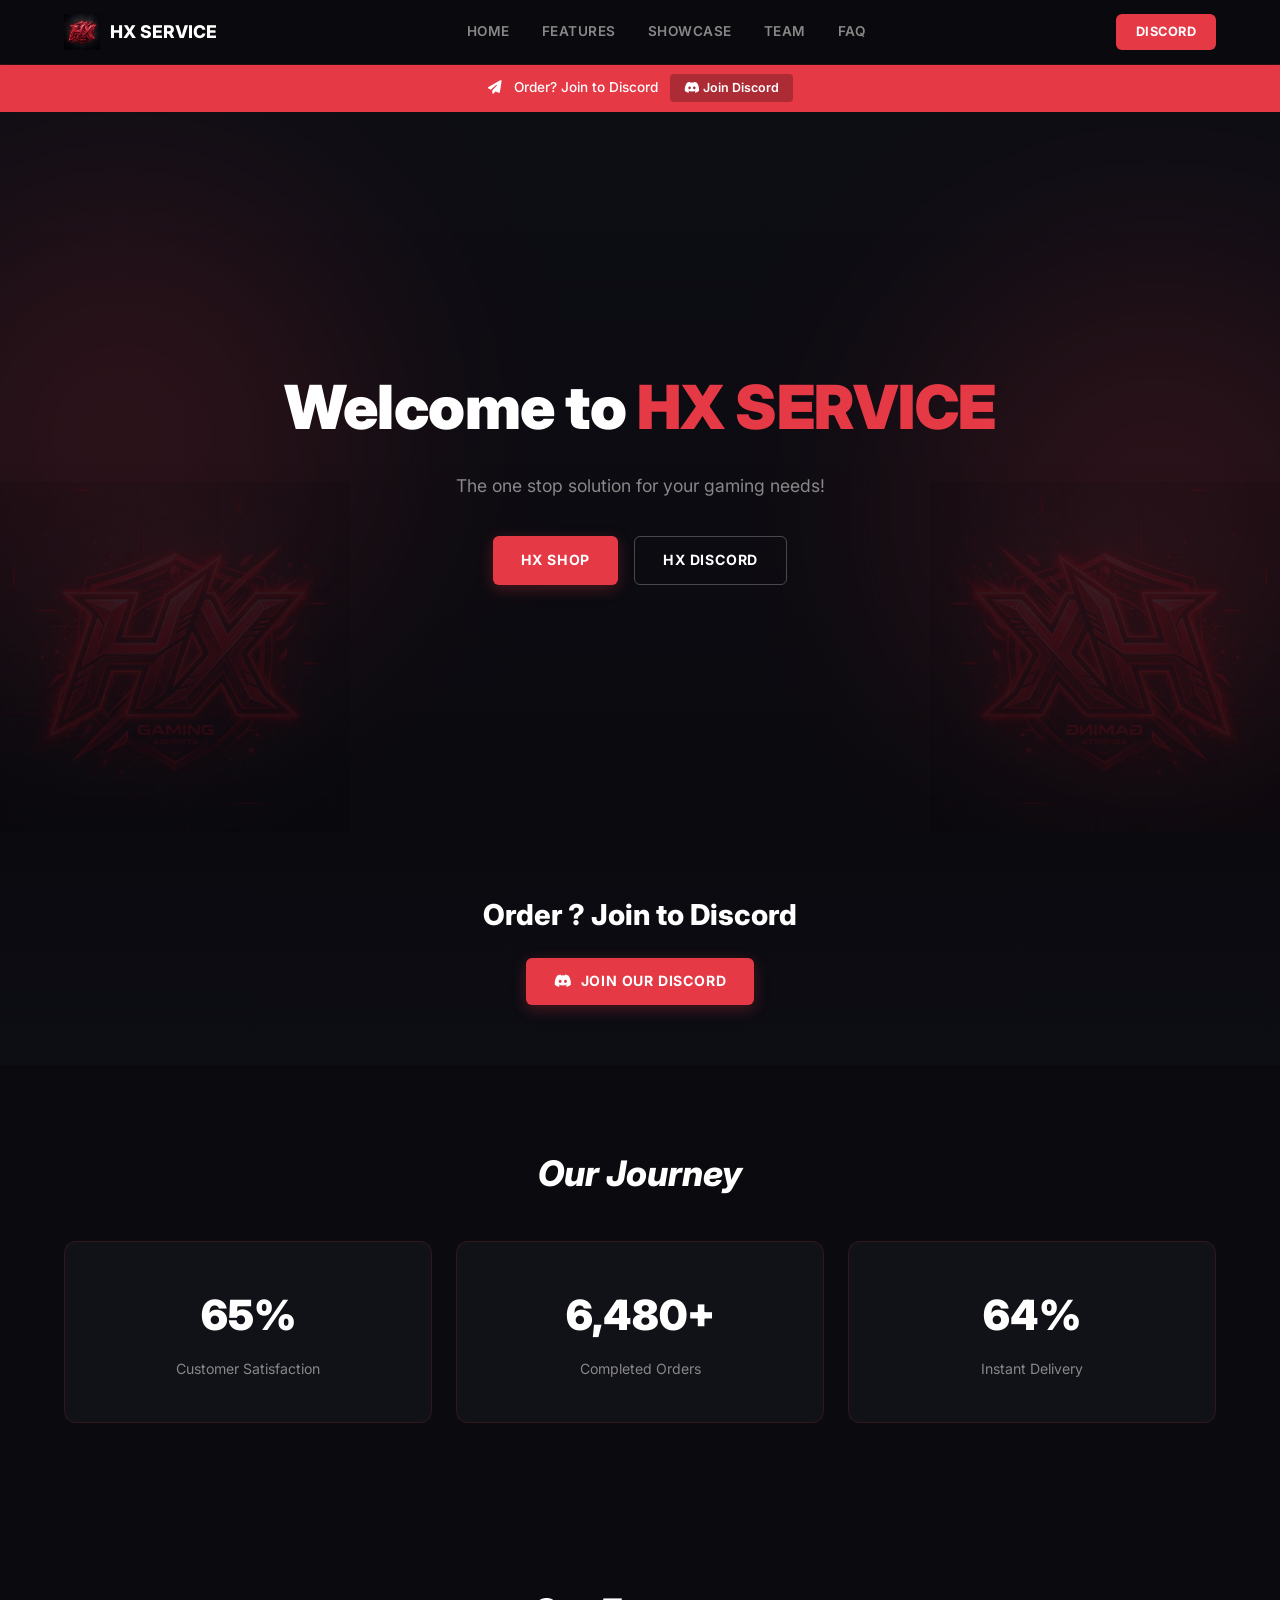
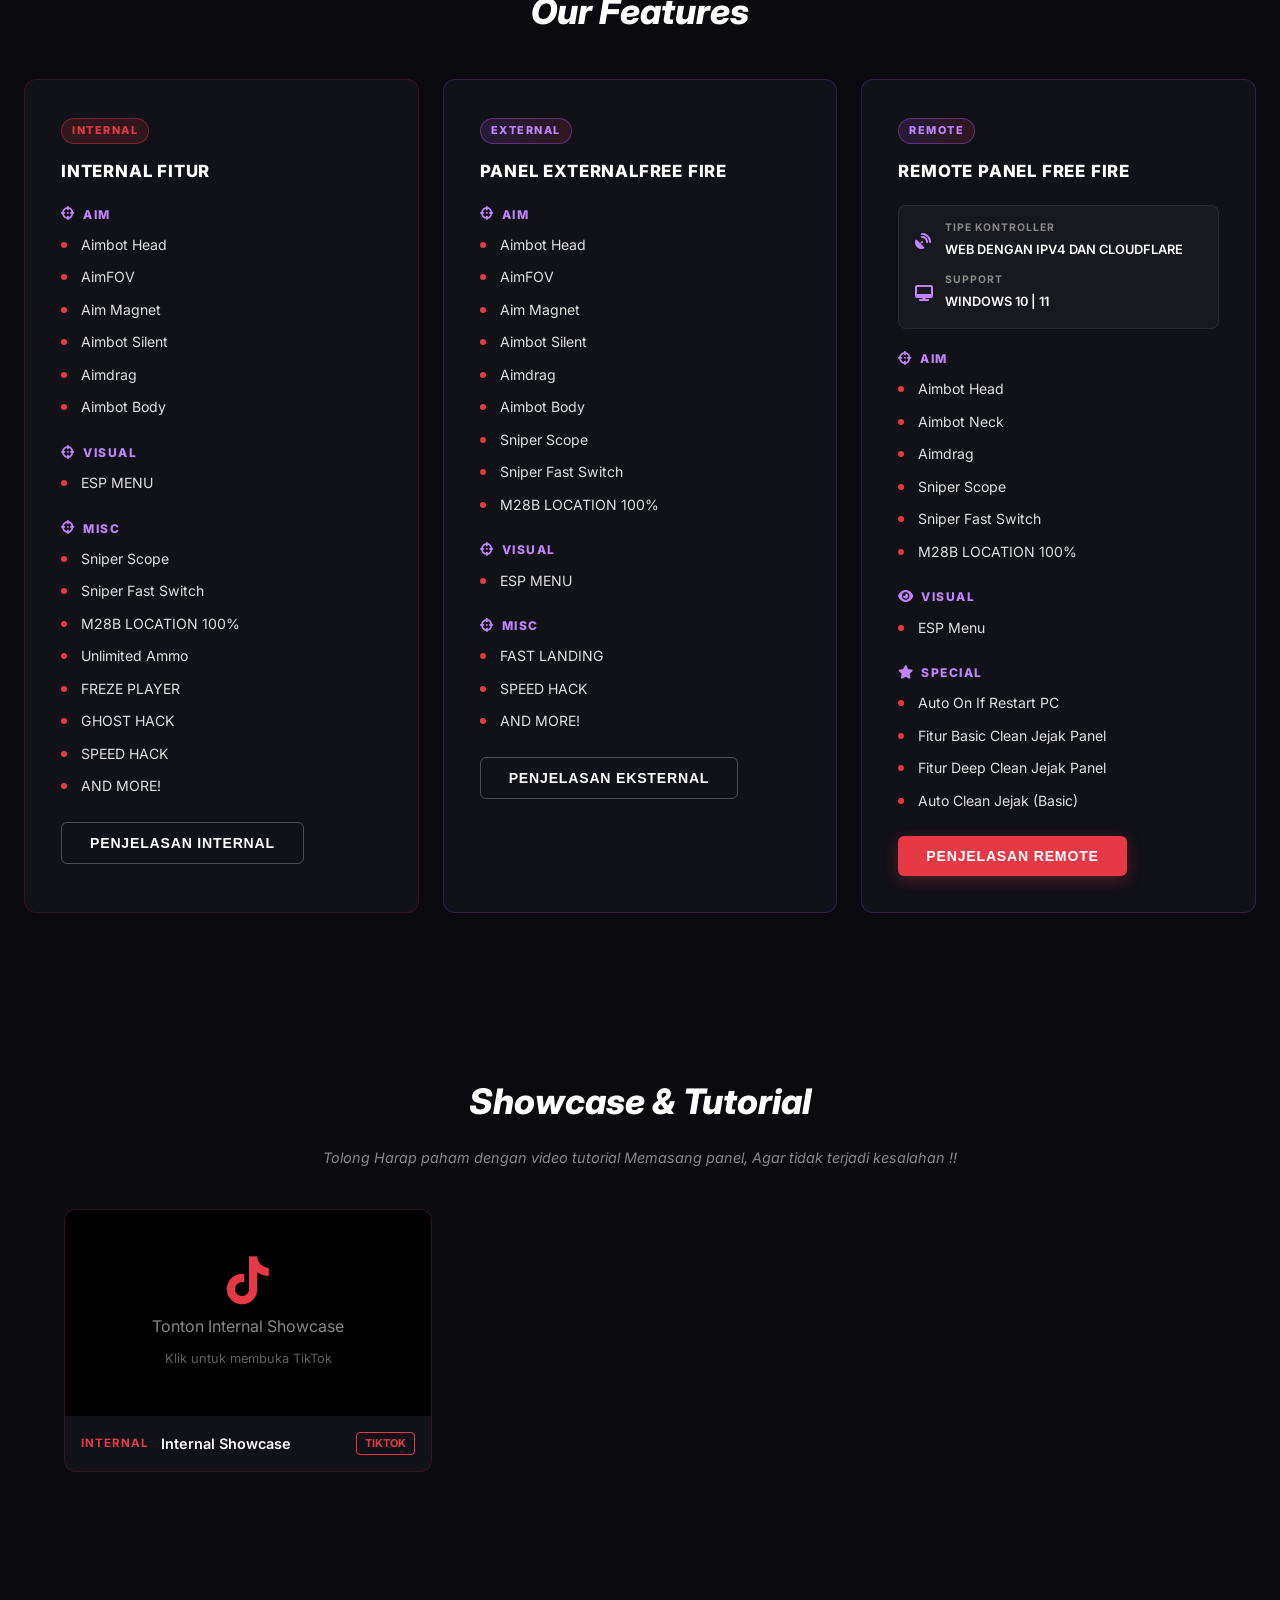
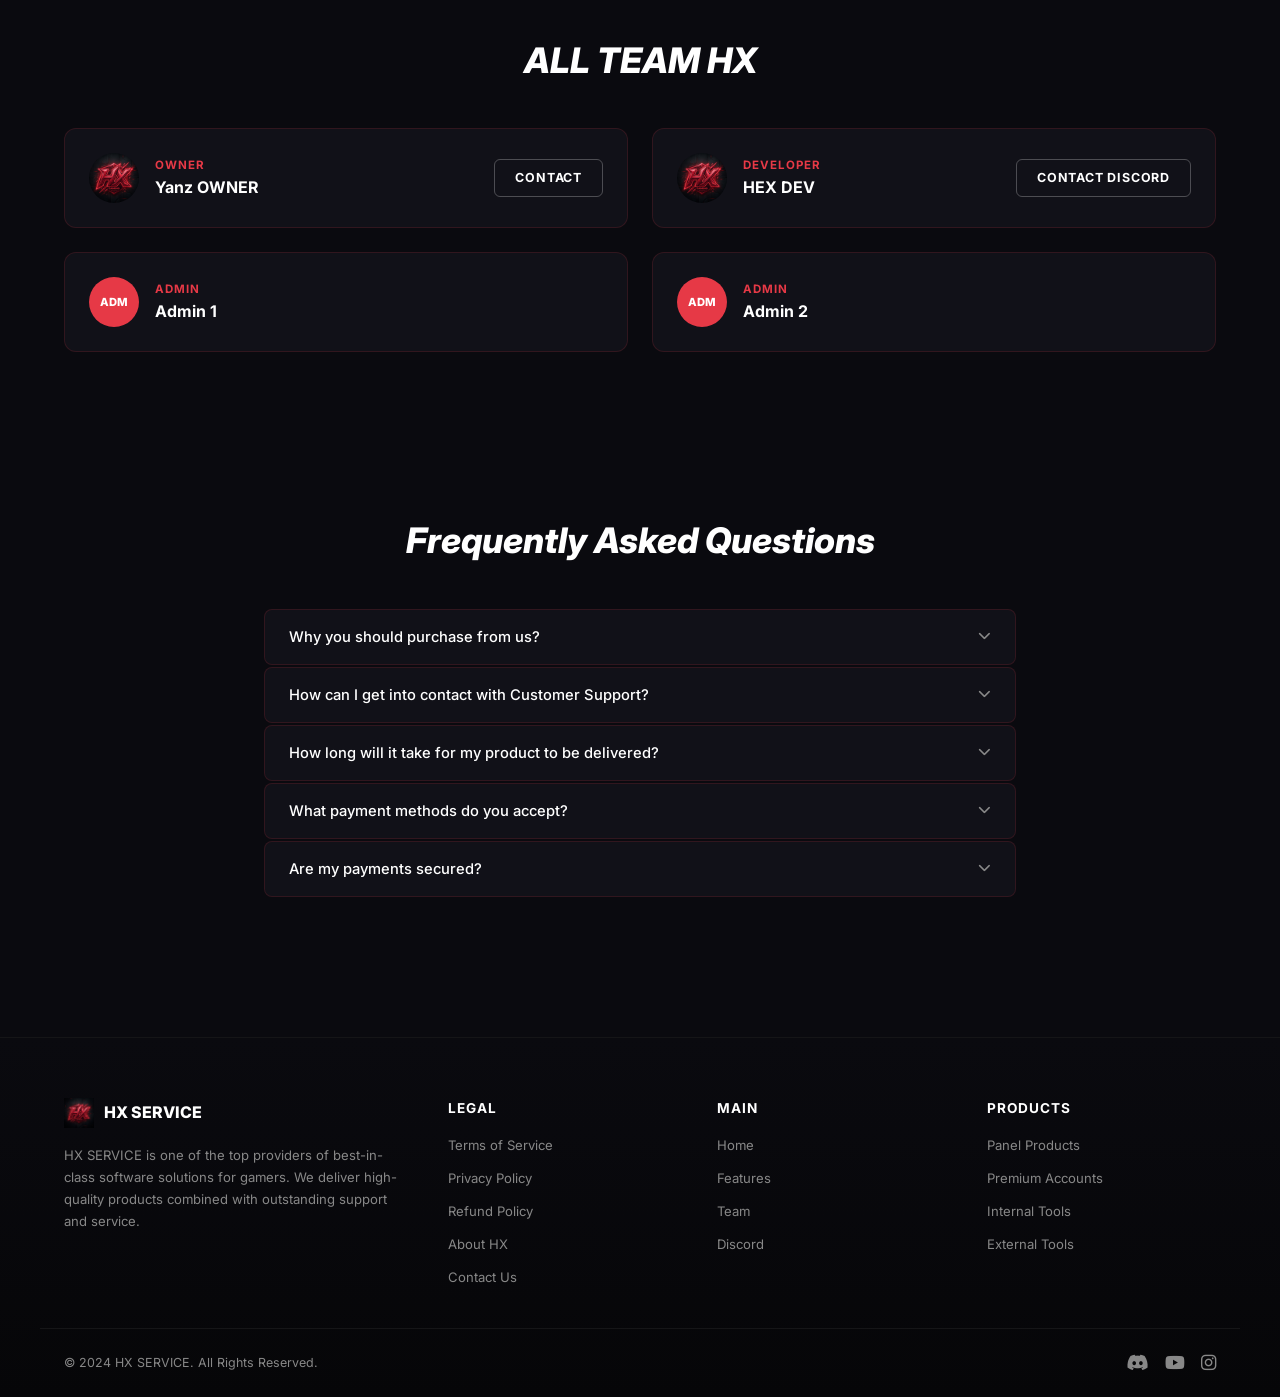
==== index.html @ 29900a4b "Add files via upload" ====
<!DOCTYPE html>
<html lang="id">

<head>
    <meta charset="UTF-8">
    <meta name="viewport" content="width=device-width, initial-scale=1.0">
    <meta name="description"
        content="HX SERVICE - The one stop solution for your gaming needs. Premium gaming tools and services.">
    <title>HX SERVICE</title>
    <link rel="icon" href="hx_logo.png" type="image/png">
    <link href="https://fonts.googleapis.com/css2?family=Inter:wght@400;500;600;700;800;900&display=swap"
        rel="stylesheet">
    <link rel="stylesheet" href="https://cdnjs.cloudflare.com/ajax/libs/font-awesome/6.5.1/css/all.min.css">
    <link rel="stylesheet" href="style.css">
</head>

<body>

    <!-- NAVBAR -->
    <nav class="navbar" id="navbar">
        <div class="nav-container">
            <a href="#" class="nav-brand">
                <img src="hx_logo.png" alt="HX Logo" class="nav-logo">
                <span>HX SERVICE</span>
            </a>
            <div class="nav-links" id="navLinks">
                <a href="#home" class="nav-link active">HOME</a>
                <a href="#features" class="nav-link">FEATURES</a>
                <a href="#showcase" class="nav-link">SHOWCASE</a>
                <a href="#team" class="nav-link">TEAM</a>
                <a href="#faq" class="nav-link">FAQ</a>
            </div>
            <div class="nav-actions">
                <a href="#" class="nav-btn-discord" id="discordBtn">DISCORD</a>
                <button class="hamburger" id="hamburger" aria-label="Toggle menu">
                    <span></span><span></span><span></span>
                </button>
            </div>
        </div>
    </nav>

    <!-- TOP BANNER -->
    <div class="top-banner">
        <div class="banner-content">
            <i class="fas fa-paper-plane"></i>
            <span>Order? Join to Discord</span>
            <a href="#" class="banner-btn"><i class="fab fa-discord"></i> Join Discord</a>
        </div>
    </div>

    <!-- HERO SECTION -->
    <section class="hero" id="home">
        <div class="hero-bg">
            <div class="hero-glow hero-glow-left"></div>
            <div class="hero-glow hero-glow-right"></div>
        </div>
        <div class="hero-content">
            <h1 class="hero-title">Welcome to <span class="text-red">HX SERVICE</span></h1>
            <p class="hero-subtitle">The one stop solution for your gaming needs!</p>
            <div class="hero-buttons">
                <a href="#" class="btn btn-primary" id="shopBtn">HX SHOP</a>
                <a href="#" class="btn btn-outline" id="discordHeroBtn">HX DISCORD</a>
            </div>
        </div>
        <div class="hero-logo-bg">
            <img src="hx_logo.png" alt="" class="hero-logo-left">
            <img src="hx_logo.png" alt="" class="hero-logo-right">
        </div>
    </section>

    <!-- DISCORD CTA -->
    <section class="discord-cta">
        <h2>Order ? Join to Discord</h2>
        <a href="#" class="btn btn-primary" id="joinDiscordBtn"><i class="fab fa-discord"></i> Join our Discord</a>
    </section>

    <!-- JOURNEY / STATS -->
    <section class="journey" id="journey">
        <h2 class="section-title">Our Journey</h2>
        <div class="stats-grid">
            <div class="stat-card" data-count="100" data-suffix="%">
                <span class="stat-number">0%</span>
                <span class="stat-label">Customer Satisfaction</span>
            </div>
            <div class="stat-card" data-count="10000" data-suffix="+">
                <span class="stat-number">0+</span>
                <span class="stat-label">Completed Orders</span>
            </div>
            <div class="stat-card" data-count="100" data-suffix="%">
                <span class="stat-number">0%</span>
                <span class="stat-label">Instant Delivery</span>
            </div>
        </div>
    </section>

    <!-- FEATURES -->
    <section class="features" id="features">
        <h2 class="section-title">Our Features</h2>
        <div class="features-grid features-grid-3">

            <!-- INTERNAL -->
            <div class="feature-card">
                <div class="feature-badge badge-internal">INTERNAL</div>
                <h3 class="feature-title">INTERNAL FITUR</h3>
                <div class="remote-section">
                    <div class="remote-section-header">
                        <i class="fas fa-crosshairs"></i>
                        <span>AIM</span>
                    </div>
                    <ul class="feature-list">
                        <li>Aimbot Head</li>
                        <li>AimFOV</li>
                        <li>Aim Magnet</li>
                        <li>Aimbot Silent</li>
                        <li>Aimdrag</li>
                        <li>Aimbot Body</li>
                    </ul>
                 </div>
                <div class="remote-section">
                    <div class="remote-section-header">
                        <i class="fas fa-crosshairs"></i>
                        <span>VISUAL</span>
                    </div>
                    <ul class="feature-list">
                        <li>ESP MENU</li>
                    </ul>
                </div>
                <div class="remote-section">
                    <div class="remote-section-header">
                        <i class="fas fa-crosshairs"></i>
                        <span>MISC</span>
                    </div>
                    <ul class="feature-list">
                        <li>Sniper Scope</li>
                        <li>Sniper Fast Switch</li>
                        <li>M28B LOCATION 100%</li>
                        <li>Unlimited Ammo</li>
                        <li>FREZE PLAYER</li>
                        <li>GHOST HACK</li>
                        <li>SPEED HACK</li>
                        <li>AND MORE!</li>
                    </ul>
                </div>
                <button class="btn btn-outline feature-btn" data-modal="modal-internal"
                    id="btnInternalPenjelasan">PENJELASAN INTERNAL</button>
            </div>

            <!-- EXTERNAL -->
            <div class="feature-card feature-card-remote">
                <div class="feature-badge badge-remote">EXTERNAL</div>
                <h3 class="feature-title">PANEL EXTERNALFREE FIRE</h3>
                <div class="remote-section">
                    <div class="remote-section-header">
                        <i class="fas fa-crosshairs"></i>
                        <span>AIM</span>
                    </div>
                    <ul class="feature-list">
                        <li>Aimbot Head</li>
                        <li>AimFOV</li>
                        <li>Aim Magnet</li>
                        <li>Aimbot Silent</li>
                        <li>Aimdrag</li>
                        <li>Aimbot Body</li>
                        <li>Sniper Scope</li>
                        <li>Sniper Fast Switch</li>
                        <li>M28B LOCATION 100%</li>
                    </ul>
                </div>
                <div class="remote-section">
                    <div class="remote-section-header">
                        <i class="fas fa-crosshairs"></i>
                        <span>VISUAL</span>
                    </div>
                    <ul class="feature-list">
                        <li>ESP MENU</li>
                    </ul>
                </div>
                <div class="remote-section">
                    <div class="remote-section-header">
                        <i class="fas fa-crosshairs"></i>
                        <span>MISC</span>
                    </div>
                    <ul class="feature-list">
                        <li>FAST LANDING</li>
                        <li>SPEED HACK</li>
                        <li>AND MORE!</li>
                    </ul>
                </div>
                <button class="btn btn-outline feature-btn" data-modal="modal-external"
                    id="btnExternalPenjelasan">PENJELASAN EKSTERNAL</button>
            </div>

            
            <!-- REMOTE PANEL FREE FIRE -->
            <div class="feature-card feature-card-remote">
                <div class="feature-badge badge-remote">REMOTE</div>
                <h3 class="feature-title">REMOTE PANEL FREE FIRE</h3>

                <div class="remote-specs">
                    <div class="remote-spec-row">
                        <i class="fas fa-satellite-dish"></i>
                        <div>
                            <span class="remote-spec-label">TIPE KONTROLLER</span>
                            <span class="remote-spec-value">WEB DENGAN IPV4 DAN CLOUDFLARE</span>
                        </div>
                    </div>
                    <div class="remote-spec-row">
                        <i class="fas fa-desktop"></i>
                        <div>
                            <span class="remote-spec-label">SUPPORT</span>
                            <span class="remote-spec-value">WINDOWS 10 | 11</span>
                        </div>
                    </div>
                </div>

                <div class="remote-section">
                    <div class="remote-section-header">
                        <i class="fas fa-crosshairs"></i>
                        <span>AIM</span>
                    </div>
                    <ul class="feature-list">
                        <li>Aimbot Head</li>
                        <li>Aimbot Neck</li>
                        <li>Aimdrag</li>
                        <li>Sniper Scope</li>
                        <li>Sniper Fast Switch</li>
                        <li>M28B LOCATION 100%</li>
                    </ul>
                </div>

                <div class="remote-section">
                    <div class="remote-section-header">
                        <i class="fas fa-eye"></i>
                        <span>VISUAL</span>
                    </div>
                    <ul class="feature-list">
                        <li>ESP Menu</li>
                    </ul>
                </div>

                <div class="remote-section">
                    <div class="remote-section-header">
                        <i class="fas fa-star"></i>
                        <span>SPECIAL</span>
                    </div>
                    <ul class="feature-list">
                        <li>Auto On If Restart PC</li>
                        <li>Fitur Basic Clean Jejak Panel</li>
                        <li>Fitur Deep Clean Jejak Panel</li>
                        <li>Auto Clean Jejak (Basic)</li>
                    </ul>
                </div>

                <button class="btn btn-primary feature-btn" data-modal="modal-remote"
                    id="btnRemotePenjelasan">PENJELASAN REMOTE</button>
            </div>

        </div>
    </section>

    <!-- SHOWCASE -->
    <section class="showcase" id="showcase">
        <h2 class="section-title">Showcase & Tutorial</h2>
        <p class="section-subtitle">Tolong Harap paham dengan video tutorial Memasang panel, Agar tidak terjadi
            kesalahan !!</p>
        <div class="showcase-grid">
            <div class="showcase-card">
                <div class="showcase-video">
                    <a href="https://vt.tiktok.com/ZSxpcXoLN/" target="_blank" class="video-link">
                        <div class="video-placeholder">
                            <i class="fab fa-tiktok"></i>
                            <span>Tonton Internal Showcase</span>
                            <small>Klik untuk membuka TikTok</small>
                        </div>
                    </a>
                </div>
                <div class="showcase-info">
                    <span class="showcase-tag">INTERNAL</span>
                    <span class="showcase-name">Internal Showcase</span>
                    <span class="showcase-format">TIKTOK</span>
                </div>
            </div>
        </div>
    </section>

    <!-- TEAM -->
    <section class="team" id="team">
        <h2 class="section-title">ALL TEAM HX</h2>
        <div class="team-grid">
            <div class="team-card">
                <div class="team-avatar">
                    <img src="hx_logo.png" alt="Owner">
                </div>
                <div class="team-info">
                    <span class="team-role">OWNER</span>
                    <span class="team-name">Yanz OWNER</span>
                </div>
                <a href="#" class="btn btn-outline team-btn">Contact</a>
            </div>
            <div class="team-card">
                <div class="team-avatar">
                    <img src="hx_logo.png" alt="Developer">
                </div>
                <div class="team-info">
                    <span class="team-role">DEVELOPER</span>
                    <span class="team-name">HEX DEV</span>
                </div>
                <a href="#" class="btn btn-outline team-btn">Contact Discord</a>
            </div>
            <div class="team-card">
                <div class="team-avatar avatar-text">
                    <span>ADM</span>
                </div>
                <div class="team-info">
                    <span class="team-role">ADMIN</span>
                    <span class="team-name">Admin 1</span>
                </div>
            </div>
            <div class="team-card">
                <div class="team-avatar avatar-text">
                    <span>ADM</span>
                </div>
                <div class="team-info">
                    <span class="team-role">ADMIN</span>
                    <span class="team-name">Admin 2</span>
                </div>
            </div>
        </div>
    </section>

    <!-- FAQ -->
    <section class="faq" id="faq">
        <h2 class="section-title">Frequently Asked Questions</h2>
        <div class="faq-container">
            <div class="faq-item">
                <button class="faq-question" id="faq1">
                    <span>Why you should purchase from us?</span>
                    <i class="fas fa-chevron-down"></i>
                </button>
                <div class="faq-answer">
                    <p>We provide the best quality products with instant delivery and 24/7 support. Our products are
                        regularly updated and maintained.</p>
                </div>
            </div>
            <div class="faq-item">
                <button class="faq-question" id="faq2">
                    <span>How can I get into contact with Customer Support?</span>
                    <i class="fas fa-chevron-down"></i>
                </button>
                <div class="faq-answer">
                    <p>You can reach us through our Discord server. Our team is available 24/7 to help you with any
                        issues.</p>
                </div>
            </div>
            <div class="faq-item">
                <button class="faq-question" id="faq3">
                    <span>How long will it take for my product to be delivered?</span>
                    <i class="fas fa-chevron-down"></i>
                </button>
                <div class="faq-answer">
                    <p>All our products are delivered instantly after payment confirmation. You will receive your
                        product within minutes.</p>
                </div>
            </div>
            <div class="faq-item">
                <button class="faq-question" id="faq4">
                    <span>What payment methods do you accept?</span>
                    <i class="fas fa-chevron-down"></i>
                </button>
                <div class="faq-answer">
                    <p>We accept various payment methods including DANA, OVO, GoPay, Bank Transfer, and more.</p>
                </div>
            </div>
            <div class="faq-item">
                <button class="faq-question" id="faq5">
                    <span>Are my payments secured?</span>
                    <i class="fas fa-chevron-down"></i>
                </button>
                <div class="faq-answer">
                    <p>Yes, all transactions are encrypted and secured. We never store your payment details.</p>
                </div>
            </div>
        </div>
    </section>

    <!-- FOOTER -->
    <footer class="footer">
        <div class="footer-container">
            <div class="footer-brand">
                <div class="footer-logo">
                    <img src="hx_logo.png" alt="HX Logo">
                    <span>HX SERVICE</span>
                </div>
                <p class="footer-desc">HX SERVICE is one of the top providers of best-in-class software solutions for
                    gamers. We deliver high-quality products combined with outstanding support and service.</p>
            </div>
            <div class="footer-col">
                <h4>LEGAL</h4>
                <a href="#">Terms of Service</a>
                <a href="#">Privacy Policy</a>
                <a href="#">Refund Policy</a>
                <a href="#">About HX</a>
                <a href="#">Contact Us</a>
            </div>
            <div class="footer-col">
                <h4>MAIN</h4>
                <a href="#home">Home</a>
                <a href="#features">Features</a>
                <a href="#team">Team</a>
                <a href="#">Discord</a>
            </div>
            <div class="footer-col">
                <h4>PRODUCTS</h4>
                <a href="#">Panel Products</a>
                <a href="#">Premium Accounts</a>
                <a href="#">Internal Tools</a>
                <a href="#">External Tools</a>
            </div>
        </div>
        <div class="footer-bottom">
            <p>&copy; 2024 HX SERVICE. All Rights Reserved.</p>
            <div class="footer-socials">
                <a href="#" aria-label="Discord"><i class="fab fa-discord"></i></a>
                <a href="#" aria-label="YouTube"><i class="fab fa-youtube"></i></a>
                <a href="#" aria-label="Instagram"><i class="fab fa-instagram"></i></a>
            </div>
        </div>
    </footer>

    <!-- ===== MODAL INTERNAL ===== -->
    <div class="modal-overlay" id="modal-internal" role="dialog" aria-modal="true"
        aria-labelledby="modal-internal-title">
        <div class="modal-box">
            <div class="modal-header">
                <h2 class="modal-title" id="modal-internal-title">Panel Internal</h2>
                <button class="modal-close" data-close="modal-internal" aria-label="Tutup"><i
                        class="fas fa-times"></i></button>
            </div>
            <div class="modal-body">
                <div class="modal-section">
                    <p class="modal-label">Cara kerja:</p>
                    <ul class="modal-list">
                        <li>Langsung injek ke memori game (mis. proses Free Fire) dan akses data asli game.</li>
                    </ul>
                </div>
                <div class="modal-section">
                    <p class="modal-label">Contoh:</p>
                    <ul class="modal-list">
                        <li>ESP akurat posisi musuh.</li>
                        <li>Aimbot yang mengunci kepala memakai koordinat asli game.</li>
                        <li>Speed hack, no recoil, damage hack.</li>
                    </ul>
                </div>
                <div class="modal-section">
                    <p class="modal-label">Keunggulan:</p>
                    <ul class="modal-list">
                        <li>Fitur lebih lengkap & akurat karena baca/ubah data game langsung.</li>
                        <li>Bisa sangat powerful (auto headshot sangat presisi).</li>
                        <li>ALL SAFE V7A</li>
                        <li>Tidak perlu custom ARM(tidak perlu custom arm 32bit</li>
                    </ul>
                </div>
                <div class="modal-section">
                    <p class="modal-label">Kelemahan:</p>
                    <ul class="modal-list">
                        <li>Risiko terdeteksi anti-cheat jauh lebih tinggi.</li>
                        <li>Sering butuh root/jebol sistem atau teknik injeksi khusus.</li>
                        <li>Lebih sulit dibuat (butuh C++/native + reverse engineering).</li>
                    </ul>
                </div>
                <div class="modal-section">
                    <p class="modal-label">Kesimpulan:</p>
                    <p class="modal-conclusion">Internal → lebih kuat, fiturnya lengkap, tapi risiko banned jauh lebih
                        tinggi.</p>
                </div>
            </div>
        </div>
    </div>

    <!-- ===== MODAL EXTERNAL ===== -->
    <div class="modal-overlay" id="modal-external" role="dialog" aria-modal="true"
        aria-labelledby="modal-external-title">
        <div class="modal-box">
            <div class="modal-header">
                <h2 class="modal-title" id="modal-external-title">Panel External</h2>
                <button class="modal-close" data-close="modal-external" aria-label="Tutup"><i
                        class="fas fa-times"></i></button>
            </div>
            <div class="modal-body">
                <div class="modal-section">
                    <p class="modal-label">Cara kerja:</p>
                    <ul class="modal-list">
                        <li>Berjalan di luar proses game, membaca memori dari luar tanpa injeksi langsung.</li>
                    </ul>
                </div>
                <div class="modal-section">
                    <p class="modal-label">Contoh:</p>
                    <ul class="modal-list">
                        <li>Overlay ESP yang membaca posisi musuh dari memori.</li>
                        <li>Aimbot via simulasi mouse movement.</li>
                        <li>Chams atau highlight karakter via overlay.</li>
                    </ul>
                </div>
                <div class="modal-section">
                    <p class="modal-label">Keunggulan:</p>
                    <ul class="modal-list">
                        <li>Lebih aman dari anti-cheat karena tidak menginjeksi proses game.</li>
                        <li>Lebih mudah diupdate saat game patch.</li>
                    </ul>
                </div>
                <div class="modal-section">
                    <p class="modal-label">Kelemahan:</p>
                    <ul class="modal-list">
                        <li>Fitur lebih terbatas dibanding internal.</li>
                        <li>Beberapa anti-cheat modern bisa mendeteksi overlay eksternal.</li>
                    </ul>
                </div>
                <div class="modal-section">
                    <p class="modal-label">Kesimpulan:</p>
                    <p class="modal-conclusion">External → lebih aman, tapi fiturnya sedikit lebih terbatas dibanding
                        internal.</p>
                </div>
            </div>
        </div>
    </div>

    <!-- ===== MODAL REMOTE ===== -->
    <div class="modal-overlay" id="modal-remote" role="dialog" aria-modal="true" aria-labelledby="modal-remote-title">
        <div class="modal-box">
            <div class="modal-header">
                <h2 class="modal-title" id="modal-remote-title">Panel Remote <span class="modal-title-badge">🛰️
                        WEB</span></h2>
                <button class="modal-close" data-close="modal-remote" aria-label="Tutup"><i
                        class="fas fa-times"></i></button>
            </div>
            <div class="modal-body">
                <div class="modal-info-row">
                    <span class="modal-info-icon"><i class="fas fa-satellite-dish"></i></span>
                    <div><span class="modal-info-label">Tipe Kontroller</span><span class="modal-info-val">Web dengan
                            IPv4 dan Cloudflare</span></div>
                </div>
                <div class="modal-info-row">
                    <span class="modal-info-icon"><i class="fas fa-desktop"></i></span>
                    <div><span class="modal-info-label">Support</span><span class="modal-info-val">Windows 10 |
                            11</span></div>
                </div>
                <div class="modal-divider"></div>
                <div class="modal-section">
                    <p class="modal-label">Cara kerja:</p>
                    <ul class="modal-list">
                        <li>Panel dikontrol sepenuhnya dari browser/web, tidak perlu install software tambahan di PC
                            target.</li>
                        <li>Menggunakan IPv4 publik atau tunnel Cloudflare untuk koneksi aman dan stabil.</li>
                    </ul>
                </div>
                <div class="modal-section">
                    <p class="modal-label">Keunggulan:</p>
                    <ul class="modal-list">
                        <li>Kontrol penuh dari jarak jauh via browser.</li>
                        <li>Auto On saat PC restart — tidak perlu setup ulang.</li>
                        <li>Fitur Deep & Basic Clean otomatis bersihkan jejak panel.</li>
                        <li>Mendukung Cloudflare tunnel untuk koneksi lebih aman.</li>
                    </ul>
                </div>
                <div class="modal-section">
                    <p class="modal-label">Kelemahan:</p>
                    <ul class="modal-list">
                        <li>Memakai ff v7a 32bit tidak support ff playstore</li>
                        <li>Tidak disarankan untuk laga besar maupun kecil karna mudah ketahuan</li>
                    </ul>
                </div>
                <div class="modal-section">
                    <p class="modal-label">Kesimpulan:</p>
                    <p class="modal-conclusion">Remote → solusi terbaik untuk kendali jarak jauh, aman, dan otomatis
                        bersih jejak.</p>
                </div>
            </div>
        </div>
    </div>

    <script src="script.js"></script>
</body>

</html>
---- style.css ----
/* ===== RESET & BASE ===== */
*, *::before, *::after { margin: 0; padding: 0; box-sizing: border-box; }
html { scroll-behavior: smooth; scroll-padding-top: 70px; }
body {
    font-family: 'Inter', sans-serif;
    background: #0a0a0f;
    color: #e0e0e0;
    overflow-x: hidden;
    line-height: 1.6;
}
a { text-decoration: none; color: inherit; }
ul { list-style: none; }
img { max-width: 100%; height: auto; }

/* ===== VARIABLES ===== */
:root {
    --red: #e63946;
    --red-dark: #b71c1c;
    --red-glow: rgba(230, 57, 70, 0.3);
    --bg-dark: #0a0a0f;
    --bg-card: #111118;
    --bg-card-hover: #1a1a24;
    --border: rgba(230, 57, 70, 0.15);
    --border-hover: rgba(230, 57, 70, 0.4);
    --text: #e0e0e0;
    --text-muted: #888;
    --max-width: 1200px;
}

/* ===== NAVBAR ===== */
.navbar {
    position: fixed; top: 0; left: 0; right: 0; z-index: 1000;
    background: rgba(10, 10, 15, 0.92);
    backdrop-filter: blur(16px);
    border-bottom: 1px solid rgba(230, 57, 70, 0.1);
    transition: all 0.3s ease;
}
.navbar.scrolled { background: rgba(10, 10, 15, 0.98); box-shadow: 0 4px 30px rgba(0,0,0,0.5); }
.nav-container {
    max-width: var(--max-width); margin: 0 auto;
    display: flex; align-items: center; justify-content: space-between;
    padding: 0 24px; height: 64px;
}
.nav-brand { display: flex; align-items: center; gap: 10px; font-weight: 800; font-size: 1.1rem; color: #fff; }
.nav-logo { width: 36px; height: 36px; object-fit: contain; }
.nav-links { display: flex; gap: 32px; }
.nav-link {
    font-size: 0.85rem; font-weight: 600; letter-spacing: 0.5px;
    color: var(--text-muted); transition: color 0.3s;
    position: relative;
}
.nav-link:hover, .nav-link.active { color: #fff; }
.nav-link.active::after {
    content: ''; position: absolute; bottom: -4px; left: 0; right: 0;
    height: 2px; background: var(--red); border-radius: 2px;
}
.nav-actions { display: flex; align-items: center; gap: 16px; }
.nav-btn-discord {
    background: var(--red); color: #fff; padding: 8px 20px;
    border-radius: 6px; font-size: 0.8rem; font-weight: 700;
    letter-spacing: 0.5px; transition: all 0.3s;
}
.nav-btn-discord:hover { background: var(--red-dark); transform: translateY(-1px); box-shadow: 0 4px 20px var(--red-glow); }

/* Hamburger */
.hamburger { display: none; flex-direction: column; gap: 5px; background: none; border: none; cursor: pointer; padding: 4px; }
.hamburger span { width: 24px; height: 2px; background: #fff; border-radius: 2px; transition: all 0.3s; }
.hamburger.active span:nth-child(1) { transform: rotate(45deg) translate(5px, 5px); }
.hamburger.active span:nth-child(2) { opacity: 0; }
.hamburger.active span:nth-child(3) { transform: rotate(-45deg) translate(5px, -5px); }

/* ===== TOP BANNER ===== */
.top-banner {
    margin-top: 64px; background: var(--red);
    padding: 10px 24px; text-align: center;
}
.banner-content {
    display: flex; align-items: center; justify-content: center; gap: 12px;
    font-size: 0.85rem; font-weight: 500; color: #fff;
}
.banner-btn {
    background: rgba(0,0,0,0.25); color: #fff; padding: 4px 14px;
    border-radius: 4px; font-size: 0.78rem; font-weight: 600;
    transition: background 0.3s;
}
.banner-btn:hover { background: rgba(0,0,0,0.45); }

/* ===== HERO ===== */
.hero {
    position: relative; min-height: 80vh;
    display: flex; align-items: center; justify-content: center;
    text-align: center; overflow: hidden;
    background: linear-gradient(180deg, #0d0d14 0%, #0a0a0f 100%);
}
.hero-bg { position: absolute; inset: 0; pointer-events: none; }
.hero-glow {
    position: absolute; width: 500px; height: 500px;
    border-radius: 50%; filter: blur(120px); opacity: 0.15;
}
.hero-glow-left { background: var(--red); top: 10%; left: -10%; animation: glowPulse 4s ease-in-out infinite; }
.hero-glow-right { background: var(--red); bottom: 10%; right: -10%; animation: glowPulse 4s ease-in-out infinite 2s; }
@keyframes glowPulse { 0%, 100% { opacity: 0.1; transform: scale(1); } 50% { opacity: 0.2; transform: scale(1.1); } }

.hero-content { position: relative; z-index: 2; padding: 0 24px; }
.hero-title {
    font-size: clamp(2.2rem, 5vw, 3.8rem); font-weight: 900;
    color: #fff; margin-bottom: 16px; letter-spacing: -0.5px;
}
.text-red { color: var(--red); }
.hero-subtitle { font-size: 1.1rem; color: var(--text-muted); margin-bottom: 36px; }
.hero-buttons { display: flex; gap: 16px; justify-content: center; flex-wrap: wrap; }

.hero-logo-bg {
    position: absolute; inset: 0; display: flex;
    justify-content: space-between; align-items: flex-end;
    pointer-events: none; z-index: 1; overflow: hidden;
}
.hero-logo-left, .hero-logo-right {
    width: 350px; opacity: 0.12; filter: brightness(0.6) saturate(2);
    animation: floatLogo 6s ease-in-out infinite;
}
.hero-logo-right { animation-delay: 3s; transform: scaleX(-1); }
@keyframes floatLogo { 0%, 100% { transform: translateY(0); } 50% { transform: translateY(-15px); } }
.hero-logo-right { animation-name: floatLogoFlip; }
@keyframes floatLogoFlip { 0%, 100% { transform: scaleX(-1) translateY(0); } 50% { transform: scaleX(-1) translateY(-15px); } }

/* ===== BUTTONS ===== */
.btn {
    display: inline-flex; align-items: center; gap: 8px;
    padding: 12px 28px; border-radius: 6px;
    font-size: 0.88rem; font-weight: 700;
    letter-spacing: 0.8px; text-transform: uppercase;
    cursor: pointer; transition: all 0.3s; border: none;
}
.btn-primary {
    background: var(--red); color: #fff;
    box-shadow: 0 4px 15px var(--red-glow);
}
.btn-primary:hover { background: var(--red-dark); transform: translateY(-2px); box-shadow: 0 8px 25px var(--red-glow); }
.btn-outline {
    background: transparent; color: #fff;
    border: 1.5px solid rgba(255,255,255,0.25);
}
.btn-outline:hover { border-color: var(--red); color: var(--red); background: rgba(230, 57, 70, 0.05); }

/* ===== DISCORD CTA ===== */
.discord-cta {
    text-align: center; padding: 60px 24px;
    background: linear-gradient(180deg, #0a0a0f, #0d0d14);
}
.discord-cta h2 { font-size: 1.8rem; font-weight: 800; color: #fff; margin-bottom: 20px; }

/* ===== SECTION TITLES ===== */
.section-title {
    font-size: clamp(1.6rem, 3vw, 2.2rem); font-weight: 800;
    color: #fff; text-align: center; margin-bottom: 16px;
    font-style: italic;
}
.section-subtitle { text-align: center; color: var(--text-muted); font-size: 0.9rem; font-style: italic; margin-bottom: 40px; }

/* ===== JOURNEY / STATS ===== */
.journey { padding: 80px 24px; max-width: var(--max-width); margin: 0 auto; }
.stats-grid { display: grid; grid-template-columns: repeat(3, 1fr); gap: 24px; margin-top: 40px; }
.stat-card {
    background: var(--bg-card); border: 1px solid var(--border);
    border-radius: 12px; padding: 40px 24px; text-align: center;
    transition: all 0.4s; position: relative; overflow: hidden;
}
.stat-card::before {
    content: ''; position: absolute; top: 0; left: 50%; transform: translateX(-50%);
    width: 60px; height: 2px; background: var(--red); opacity: 0; transition: all 0.4s;
}
.stat-card:hover { border-color: var(--border-hover); transform: translateY(-4px); }
.stat-card:hover::before { opacity: 1; width: 100%; }
.stat-number { display: block; font-size: 2.6rem; font-weight: 900; color: #fff; margin-bottom: 8px; }
.stat-label { font-size: 0.88rem; color: var(--text-muted); }

/* ===== FEATURES ===== */
.features { padding: 80px 24px; max-width: 1300px; margin: 0 auto; }
.features-grid { display: grid; grid-template-columns: repeat(2, 1fr); gap: 24px; margin-top: 40px; }
.features-grid-3 { grid-template-columns: repeat(3, 1fr); }
.feature-card {
    background: var(--bg-card); border: 1px solid var(--border);
    border-radius: 12px; padding: 36px; transition: all 0.4s;
    position: relative; overflow: hidden;
}
.feature-card:hover { border-color: var(--border-hover); transform: translateY(-4px); }

/* Feature Badge */
.feature-badge {
    display: inline-block; font-size: 0.68rem; font-weight: 800;
    letter-spacing: 1.5px; padding: 3px 10px; border-radius: 20px;
    margin-bottom: 14px;
}
.badge-internal { background: rgba(230,57,70,0.15); color: var(--red); border: 1px solid rgba(230,57,70,0.4); }
.badge-external { background: rgba(59,130,246,0.12); color: #60a5fa; border: 1px solid rgba(59,130,246,0.35); }
.badge-remote {
    background: linear-gradient(90deg, rgba(168,85,247,0.15), rgba(230,57,70,0.15));
    color: #c084fc; border: 1px solid rgba(168,85,247,0.4);
}

.feature-title {
    font-size: 1.05rem; font-weight: 800; color: #fff;
    letter-spacing: 0.8px; margin-bottom: 20px;
}
.feature-list { display: flex; flex-direction: column; gap: 10px; margin-bottom: 24px; }
.feature-list li {
    padding-left: 20px; position: relative;
    font-size: 0.88rem; color: var(--text);
}
.feature-list li::before {
    content: ''; position: absolute; left: 0; top: 8px;
    width: 6px; height: 6px; border-radius: 50%;
    background: var(--red);
}
.feature-btn { width: fit-content; }

/* Remote Card Specifics */
.feature-card-remote { border-color: rgba(168,85,247,0.2); }
.feature-card-remote:hover { border-color: rgba(168,85,247,0.5); box-shadow: 0 0 30px rgba(168,85,247,0.08); }

.remote-specs {
    background: rgba(255,255,255,0.03); border: 1px solid rgba(255,255,255,0.07);
    border-radius: 8px; padding: 14px 16px; margin-bottom: 20px;
    display: flex; flex-direction: column; gap: 10px;
}
.remote-spec-row { display: flex; align-items: center; gap: 12px; }
.remote-spec-row > i { font-size: 1rem; color: #c084fc; flex-shrink: 0; width: 18px; }
.remote-spec-label {
    display: block; font-size: 0.65rem; font-weight: 700;
    color: var(--text-muted); letter-spacing: 1px; text-transform: uppercase;
}
.remote-spec-value { font-size: 0.8rem; font-weight: 600; color: #fff; }

.remote-section { margin-bottom: 18px; }
.remote-section-header {
    display: flex; align-items: center; gap: 8px;
    margin-bottom: 10px;
}
.remote-section-header i { font-size: 0.85rem; color: #c084fc; }
.remote-section-header span {
    font-size: 0.75rem; font-weight: 800; color: #c084fc;
    letter-spacing: 1.5px; text-transform: uppercase;
}

/* ===== SHOWCASE ===== */
.showcase { padding: 80px 24px; max-width: var(--max-width); margin: 0 auto; }
.showcase-grid { display: grid; grid-template-columns: repeat(auto-fill, minmax(320px, 1fr)); gap: 24px; margin-top: 20px; }
.showcase-card {
    background: var(--bg-card); border: 1px solid var(--border);
    border-radius: 12px; overflow: hidden; transition: all 0.4s;
}
.showcase-card:hover { border-color: var(--border-hover); transform: translateY(-4px); }
.showcase-video { position: relative; aspect-ratio: 16/9; background: #000; }
.video-placeholder {
    position: absolute; inset: 0; display: flex;
    flex-direction: column; align-items: center; justify-content: center;
    gap: 10px; color: var(--text-muted);
    transition: all 0.3s ease;
}
.video-placeholder i { font-size: 3rem; color: var(--red); }
.video-placeholder small { font-size: 0.8rem; opacity: 0.7; }

.video-link {
    display: block;
    width: 100%;
    height: 100%;
    position: relative;
    cursor: pointer;
}
.video-link:hover .video-placeholder {
    color: #fff;
    transform: scale(1.05);
}
.video-link:hover .video-placeholder i {
    color: #ff4757;
    animation: pulse 1s infinite;
}

@keyframes pulse {
    0%, 100% { transform: scale(1); }
    50% { transform: scale(1.1); }
}
.showcase-info {
    padding: 16px; display: flex; align-items: center; gap: 12px;
}
.showcase-tag { font-size: 0.72rem; font-weight: 700; color: var(--red); text-transform: uppercase; letter-spacing: 1px; }
.showcase-name { font-size: 0.9rem; font-weight: 600; color: #fff; flex: 1; }
.showcase-format {
    font-size: 0.68rem; font-weight: 700; color: var(--red);
    border: 1px solid var(--red); padding: 2px 8px; border-radius: 4px;
}

/* ===== TEAM ===== */
.team { padding: 80px 24px; max-width: var(--max-width); margin: 0 auto; }
.team-grid { display: grid; grid-template-columns: repeat(2, 1fr); gap: 24px; margin-top: 40px; }
.team-card {
    background: var(--bg-card); border: 1px solid var(--border);
    border-radius: 12px; padding: 24px;
    display: flex; align-items: center; gap: 16px;
    transition: all 0.4s;
}
.team-card:hover { border-color: var(--border-hover); transform: translateY(-2px); }
.team-avatar {
    width: 50px; height: 50px; border-radius: 50%;
    overflow: hidden; flex-shrink: 0; background: var(--bg-card-hover);
    display: flex; align-items: center; justify-content: center;
}
.team-avatar img { width: 100%; height: 100%; object-fit: cover; }
.avatar-text {
    background: var(--red); font-size: 0.7rem;
    font-weight: 800; color: #fff; text-align: center;
    line-height: 1.2;
}
.team-info { flex: 1; display: flex; flex-direction: column; }
.team-role { font-size: 0.72rem; font-weight: 700; color: var(--red); text-transform: uppercase; letter-spacing: 1px; }
.team-name { font-size: 1rem; font-weight: 700; color: #fff; }
.team-btn { padding: 8px 20px; font-size: 0.78rem; }

/* ===== FAQ ===== */
.faq { padding: 80px 24px; max-width: 800px; margin: 0 auto; }
.faq-container { display: flex; flex-direction: column; gap: 2px; margin-top: 40px; }
.faq-item {
    background: var(--bg-card); border: 1px solid var(--border);
    border-radius: 8px; overflow: hidden; transition: all 0.3s;
}
.faq-item:hover { border-color: var(--border-hover); }
.faq-question {
    width: 100%; display: flex; align-items: center;
    justify-content: space-between; padding: 18px 24px;
    background: none; border: none; color: #fff;
    font-size: 0.92rem; font-weight: 500; cursor: pointer;
    font-family: 'Inter', sans-serif; transition: color 0.3s;
}
.faq-question:hover { color: var(--red); }
.faq-question i { font-size: 0.8rem; transition: transform 0.3s; color: var(--text-muted); }
.faq-item.active .faq-question i { transform: rotate(180deg); color: var(--red); }
.faq-answer { max-height: 0; overflow: hidden; transition: max-height 0.4s ease, padding 0.4s ease; }
.faq-answer p { padding: 0 24px 18px; font-size: 0.88rem; color: var(--text-muted); line-height: 1.7; }
.faq-item.active .faq-answer { max-height: 200px; }

/* ===== FOOTER ===== */
.footer {
    margin-top: 60px; padding-top: 60px;
    border-top: 1px solid rgba(255,255,255,0.06);
    background: linear-gradient(180deg, #0a0a0f, #060608);
}
.footer-container {
    max-width: var(--max-width); margin: 0 auto;
    padding: 0 24px 40px; display: grid;
    grid-template-columns: 1.5fr 1fr 1fr 1fr; gap: 40px;
}
.footer-logo { display: flex; align-items: center; gap: 10px; margin-bottom: 16px; }
.footer-logo img { width: 30px; height: 30px; }
.footer-logo span { font-weight: 800; font-size: 1rem; color: #fff; }
.footer-desc { font-size: 0.82rem; color: var(--text-muted); line-height: 1.7; }
.footer-col { display: flex; flex-direction: column; gap: 12px; }
.footer-col h4 { font-size: 0.85rem; font-weight: 700; color: #fff; letter-spacing: 1px; margin-bottom: 4px; }
.footer-col a { font-size: 0.82rem; color: var(--text-muted); transition: color 0.3s; }
.footer-col a:hover { color: var(--red); }
.footer-bottom {
    max-width: var(--max-width); margin: 0 auto;
    padding: 20px 24px; border-top: 1px solid rgba(255,255,255,0.06);
    display: flex; align-items: center; justify-content: space-between;
}
.footer-bottom p { font-size: 0.78rem; color: var(--text-muted); }
.footer-socials { display: flex; gap: 16px; }
.footer-socials a {
    font-size: 1.1rem; color: var(--text-muted);
    transition: color 0.3s, transform 0.3s;
}
.footer-socials a:hover { color: var(--red); transform: translateY(-2px); }

/* ===== MODAL ===== */
.modal-overlay {
    position: fixed; inset: 0; z-index: 2000;
    background: rgba(0, 0, 0, 0.75);
    backdrop-filter: blur(8px);
    display: flex; align-items: center; justify-content: center;
    padding: 24px;
    opacity: 0; pointer-events: none;
    transition: opacity 0.3s ease;
}
.modal-overlay.active { opacity: 1; pointer-events: all; }
.modal-box {
    background: #131319;
    border: 1px solid rgba(255,255,255,0.1);
    border-radius: 16px;
    width: 100%; max-width: 600px;
    max-height: 85vh; overflow-y: auto;
    transform: translateY(20px) scale(0.97);
    transition: transform 0.3s ease;
    scrollbar-width: thin; scrollbar-color: rgba(255,255,255,0.1) transparent;
}
.modal-overlay.active .modal-box { transform: translateY(0) scale(1); }
.modal-box::-webkit-scrollbar { width: 4px; }
.modal-box::-webkit-scrollbar-thumb { background: rgba(255,255,255,0.1); border-radius: 4px; }

.modal-header {
    display: flex; align-items: center; justify-content: space-between;
    padding: 20px 24px 18px;
    border-bottom: 1px solid rgba(255,255,255,0.07);
    position: sticky; top: 0; background: #131319; z-index: 1;
}
.modal-title {
    font-size: 1.2rem; font-weight: 800; color: #fff;
    display: flex; align-items: center; gap: 10px;
}
.modal-title-badge {
    font-size: 0.72rem; font-weight: 700; padding: 3px 10px;
    border-radius: 20px; background: rgba(168,85,247,0.15);
    color: #c084fc; border: 1px solid rgba(168,85,247,0.3);
}
.modal-close {
    background: rgba(255,255,255,0.06); border: 1px solid rgba(255,255,255,0.1);
    color: var(--text-muted); width: 32px; height: 32px; border-radius: 8px;
    display: flex; align-items: center; justify-content: center;
    cursor: pointer; font-size: 0.85rem; transition: all 0.2s;
}
.modal-close:hover { background: var(--red); border-color: var(--red); color: #fff; }

.modal-body { padding: 20px 24px 24px; }
.modal-section { margin-bottom: 18px; }
.modal-label {
    font-size: 0.82rem; font-weight: 700; color: #fff;
    margin-bottom: 8px;
}
.modal-list { display: flex; flex-direction: column; gap: 6px; padding-left: 4px; }
.modal-list li {
    padding-left: 18px; position: relative;
    font-size: 0.85rem; color: var(--text-muted); line-height: 1.6;
}
.modal-list li::before {
    content: '•'; position: absolute; left: 4px;
    color: var(--red); font-weight: 900;
}
.modal-conclusion {
    font-size: 0.88rem; color: var(--text); line-height: 1.6;
    font-style: italic;
}

/* Modal Remote info rows */
.modal-info-row {
    display: flex; align-items: center; gap: 14px;
    background: rgba(255,255,255,0.03); border: 1px solid rgba(255,255,255,0.07);
    border-radius: 10px; padding: 12px 16px; margin-bottom: 10px;
}
.modal-info-icon {
    width: 36px; height: 36px; border-radius: 8px;
    background: rgba(168,85,247,0.12); display: flex;
    align-items: center; justify-content: center;
    color: #c084fc; font-size: 0.95rem; flex-shrink: 0;
}
.modal-info-label {
    display: block; font-size: 0.65rem; font-weight: 700;
    color: var(--text-muted); letter-spacing: 1px; text-transform: uppercase;
}
.modal-info-val { font-size: 0.85rem; font-weight: 600; color: #fff; }
.modal-divider { height: 1px; background: rgba(255,255,255,0.07); margin: 16px 0; }

/* ===== ANIMATIONS ===== */
.fade-up {
    opacity: 0; transform: translateY(30px);
    transition: opacity 0.6s ease, transform 0.6s ease;
}
.fade-up.visible { opacity: 1; transform: translateY(0); }

/* ===== RESPONSIVE ===== */
@media (max-width: 1024px) {
    .features-grid-3 { grid-template-columns: repeat(2, 1fr); }
    .feature-card-remote { grid-column: 1 / -1; }
}
@media (max-width: 768px) {
    .nav-links {
        display: none; position: fixed; top: 64px; left: 0; right: 0;
        background: rgba(10, 10, 15, 0.98); flex-direction: column;
        padding: 24px; gap: 20px;
        border-bottom: 1px solid var(--border);
    }
    .nav-links.open { display: flex; }
    .hamburger { display: flex; }
    .stats-grid { grid-template-columns: 1fr; }
    .features-grid, .features-grid-3 { grid-template-columns: 1fr; }
    .feature-card-remote { grid-column: auto; }
    .team-grid { grid-template-columns: 1fr; }
    .hero-logo-left, .hero-logo-right { width: 200px; }
    .footer-container { grid-template-columns: 1fr 1fr; }
    .footer-bottom { flex-direction: column; gap: 12px; text-align: center; }
    .modal-box { max-height: 90vh; }
}
@media (max-width: 480px) {
    .banner-content { font-size: 0.75rem; flex-wrap: wrap; }
    .footer-container { grid-template-columns: 1fr; }
    .hero-logo-left, .hero-logo-right { width: 150px; }
    .modal-header { padding: 16px 18px; }
    .modal-body { padding: 16px 18px 20px; }
}
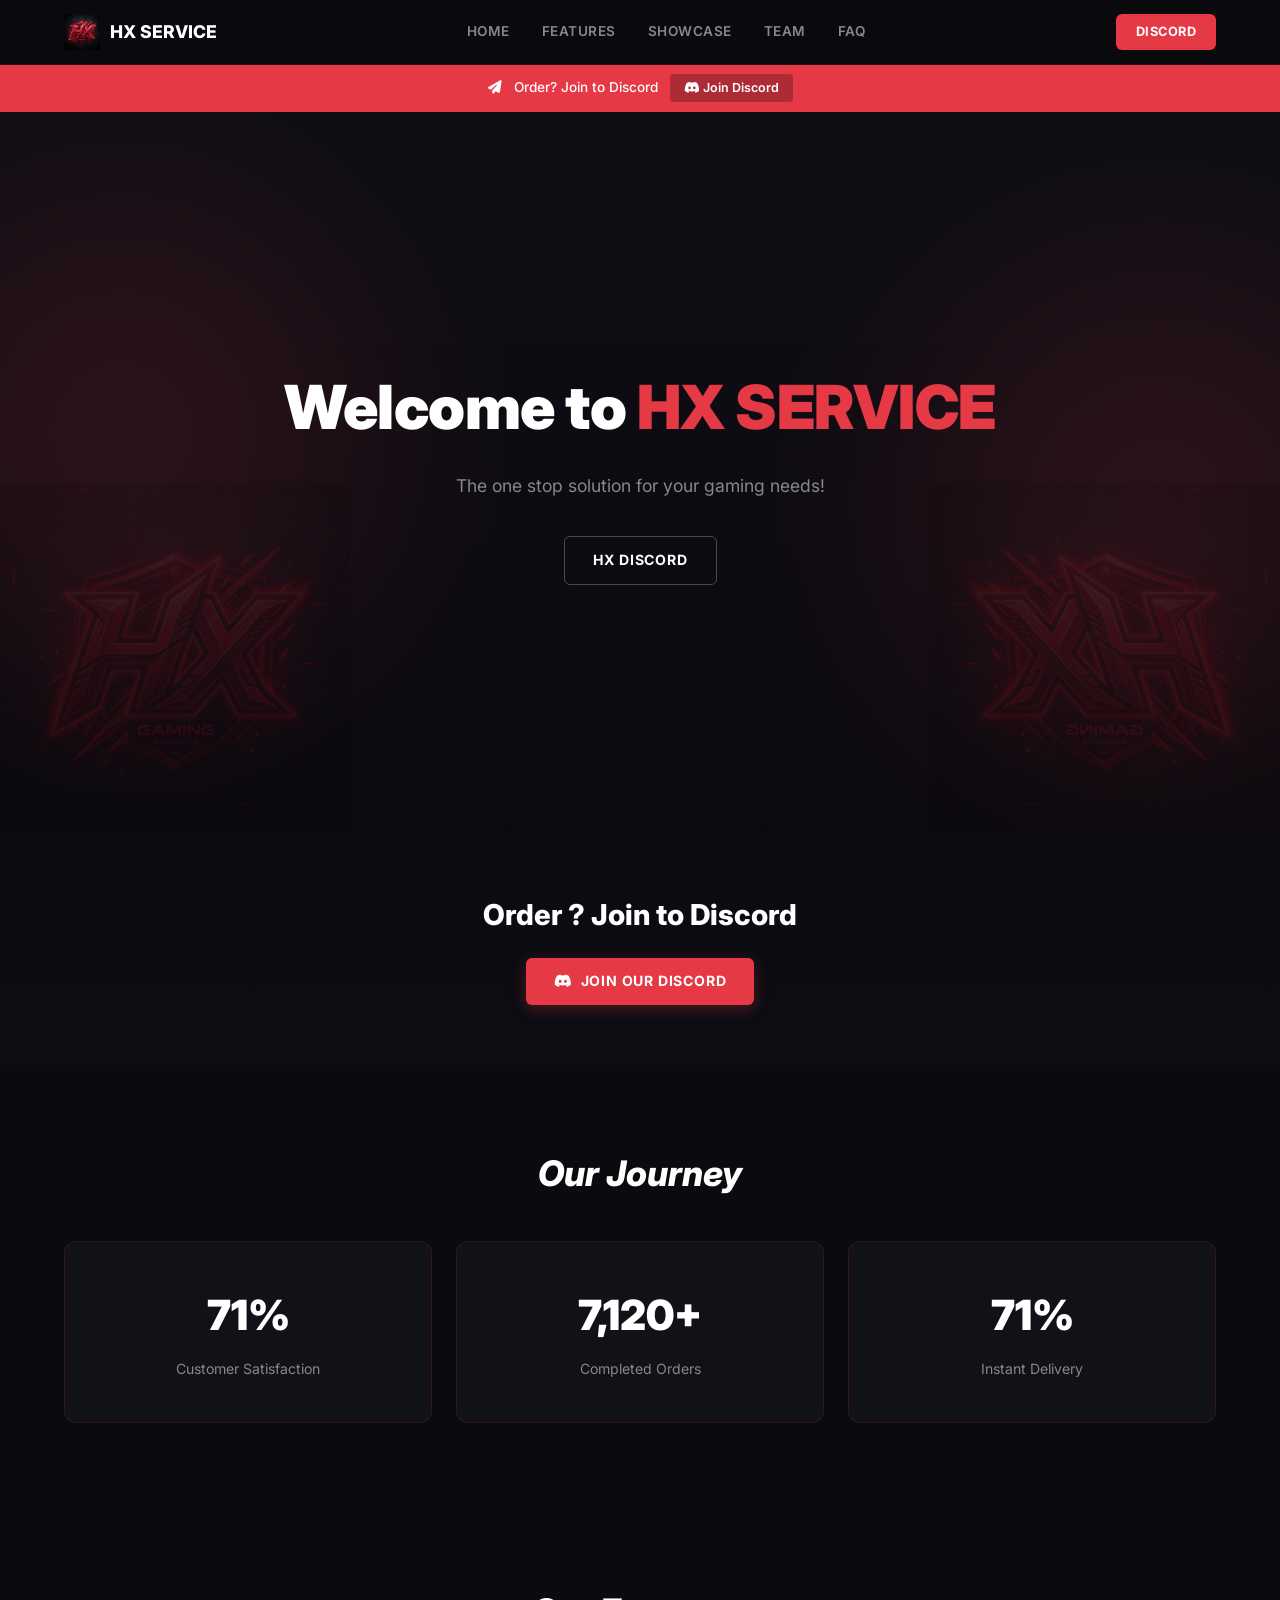
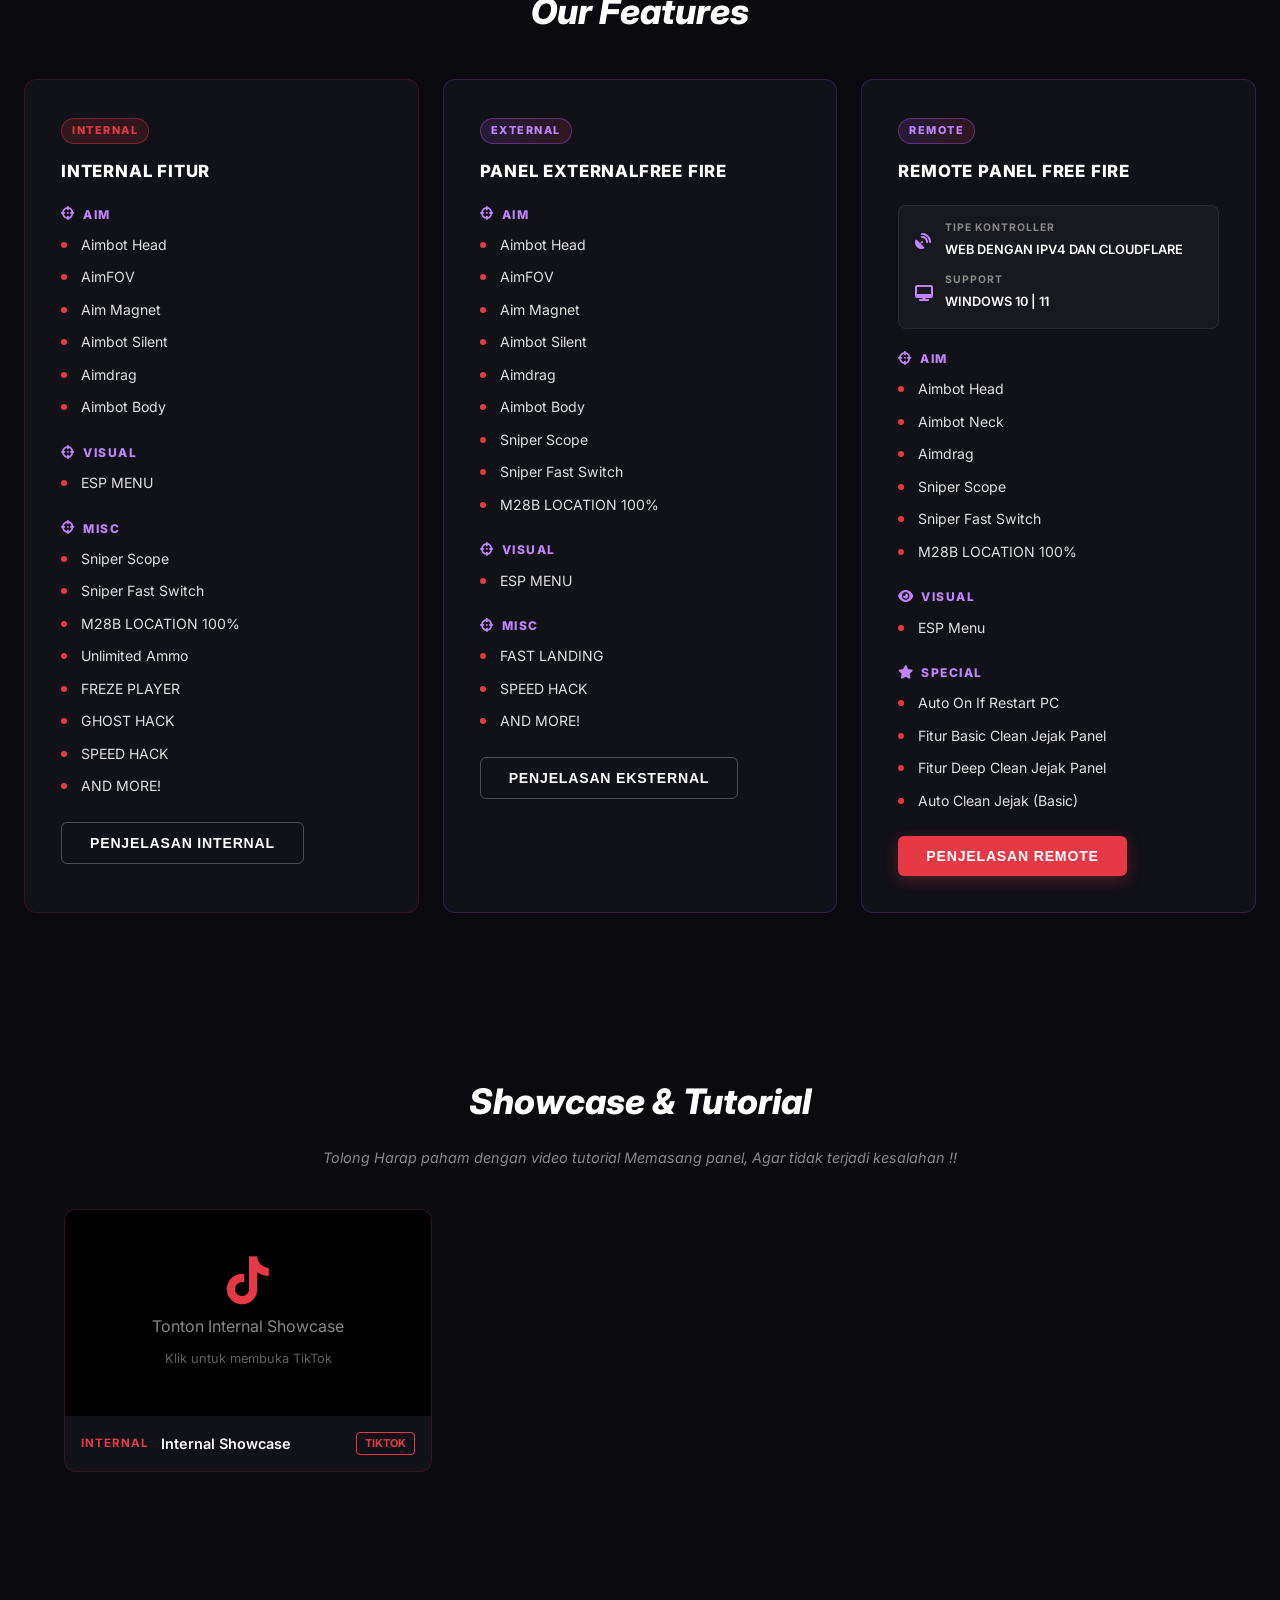
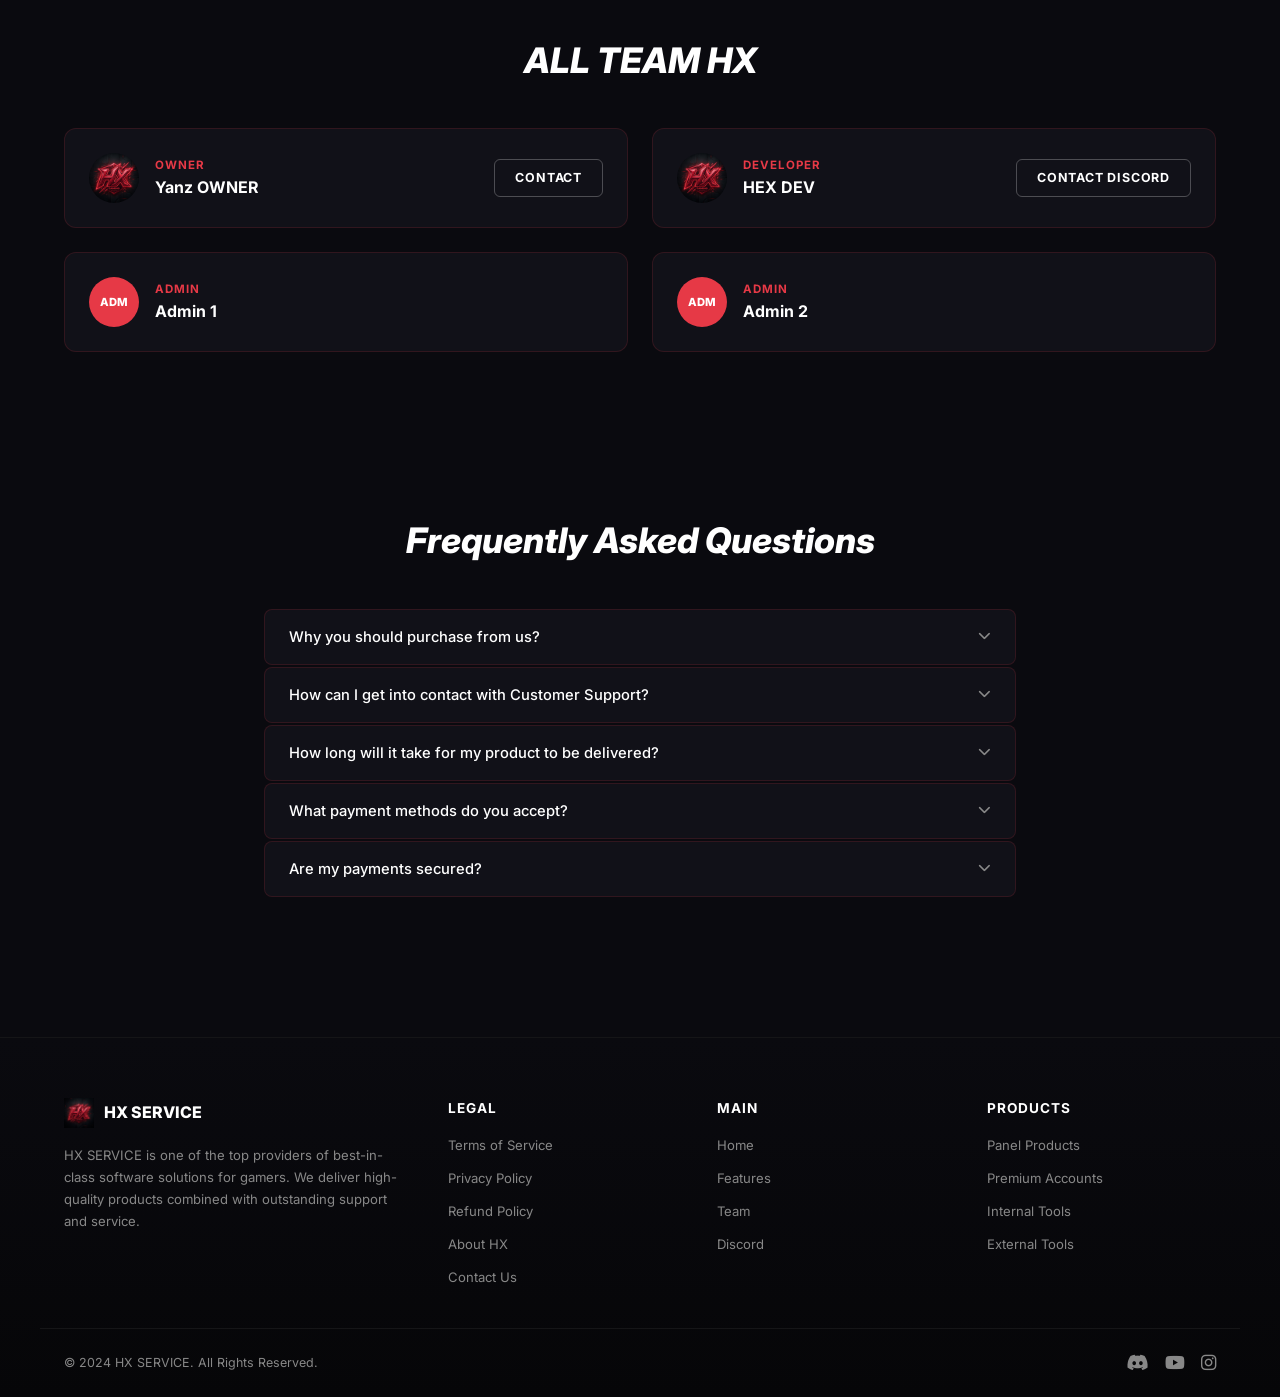
==== commit b6049cef: "remove hx shop" ====
--- a/index.html
+++ b/index.html
@@ -58,7 +58,6 @@
             <h1 class="hero-title">Welcome to <span class="text-red">HX SERVICE</span></h1>
             <p class="hero-subtitle">The one stop solution for your gaming needs!</p>
             <div class="hero-buttons">
-                <a href="#" class="btn btn-primary" id="shopBtn">HX SHOP</a>
                 <a href="#" class="btn btn-outline" id="discordHeroBtn">HX DISCORD</a>
             </div>
         </div>
@@ -581,4 +580,4 @@
     <script src="script.js"></script>
 </body>
 
-</html>+</html>
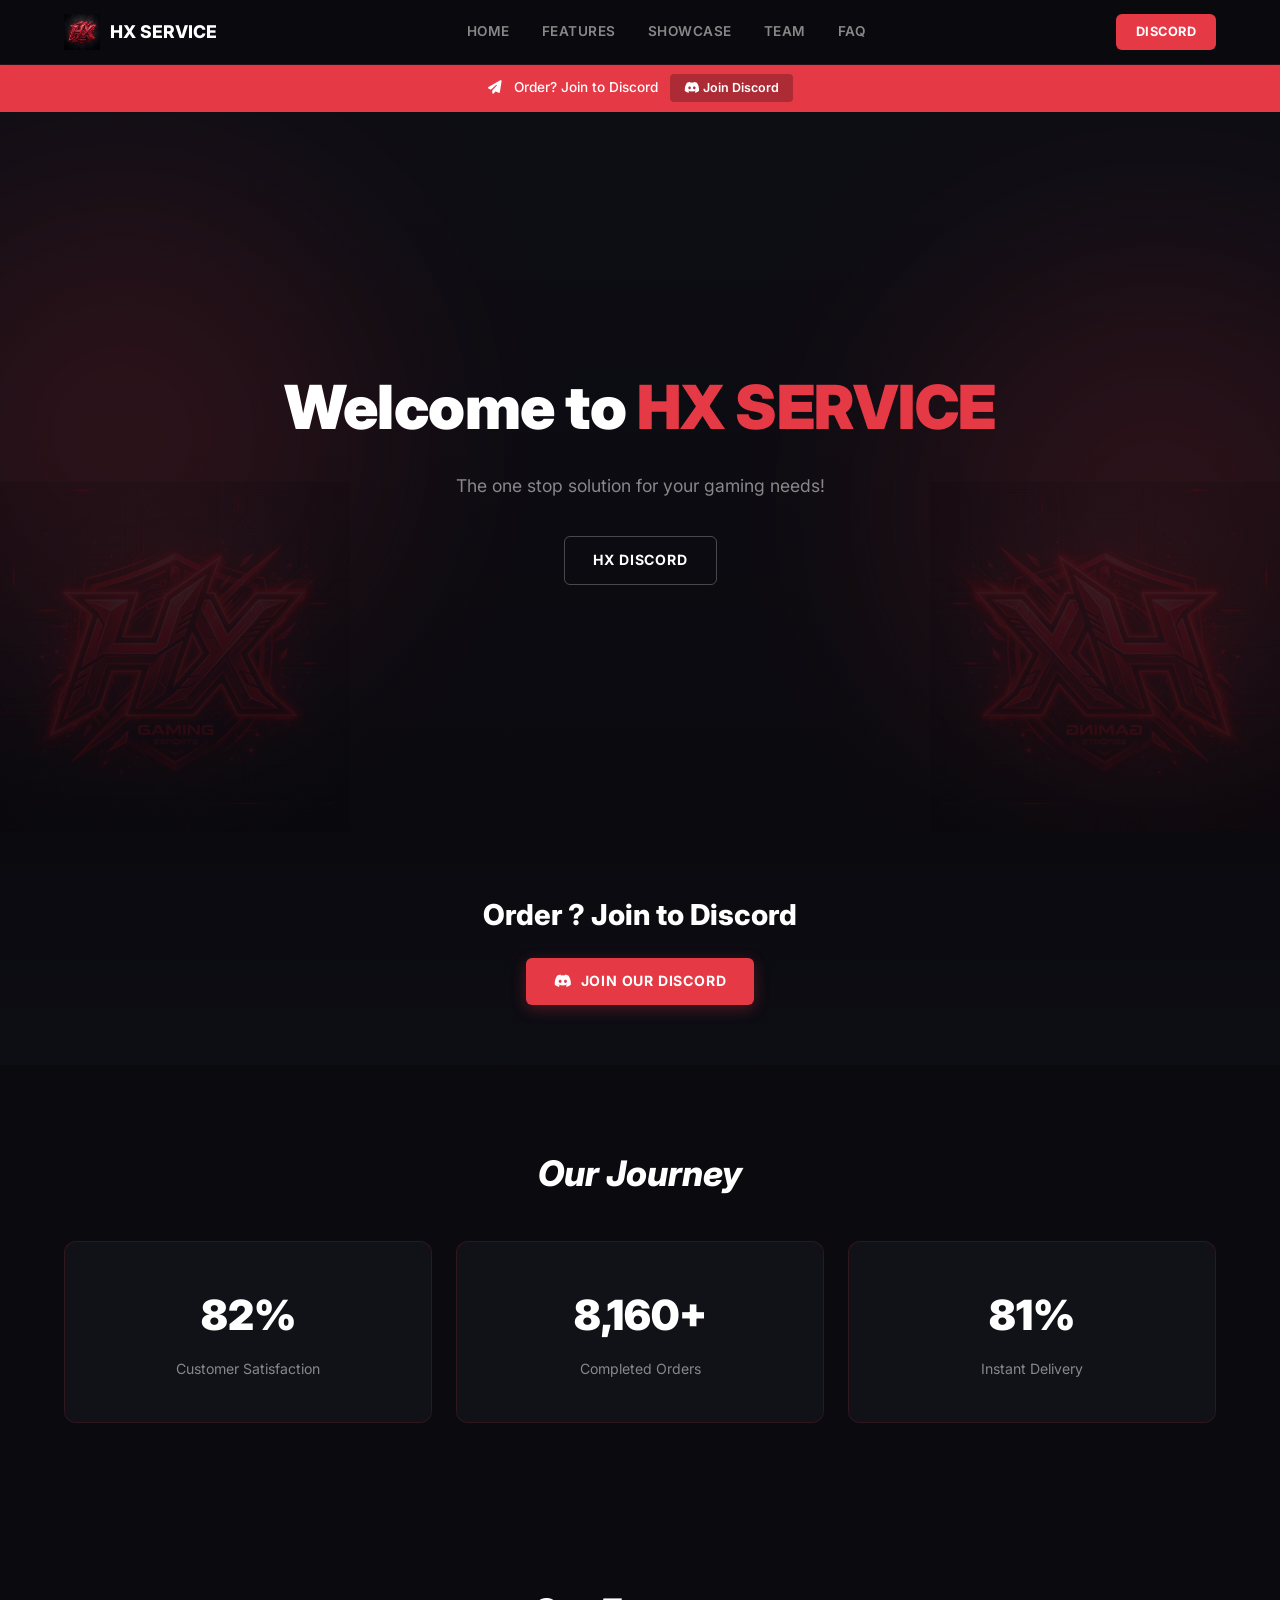
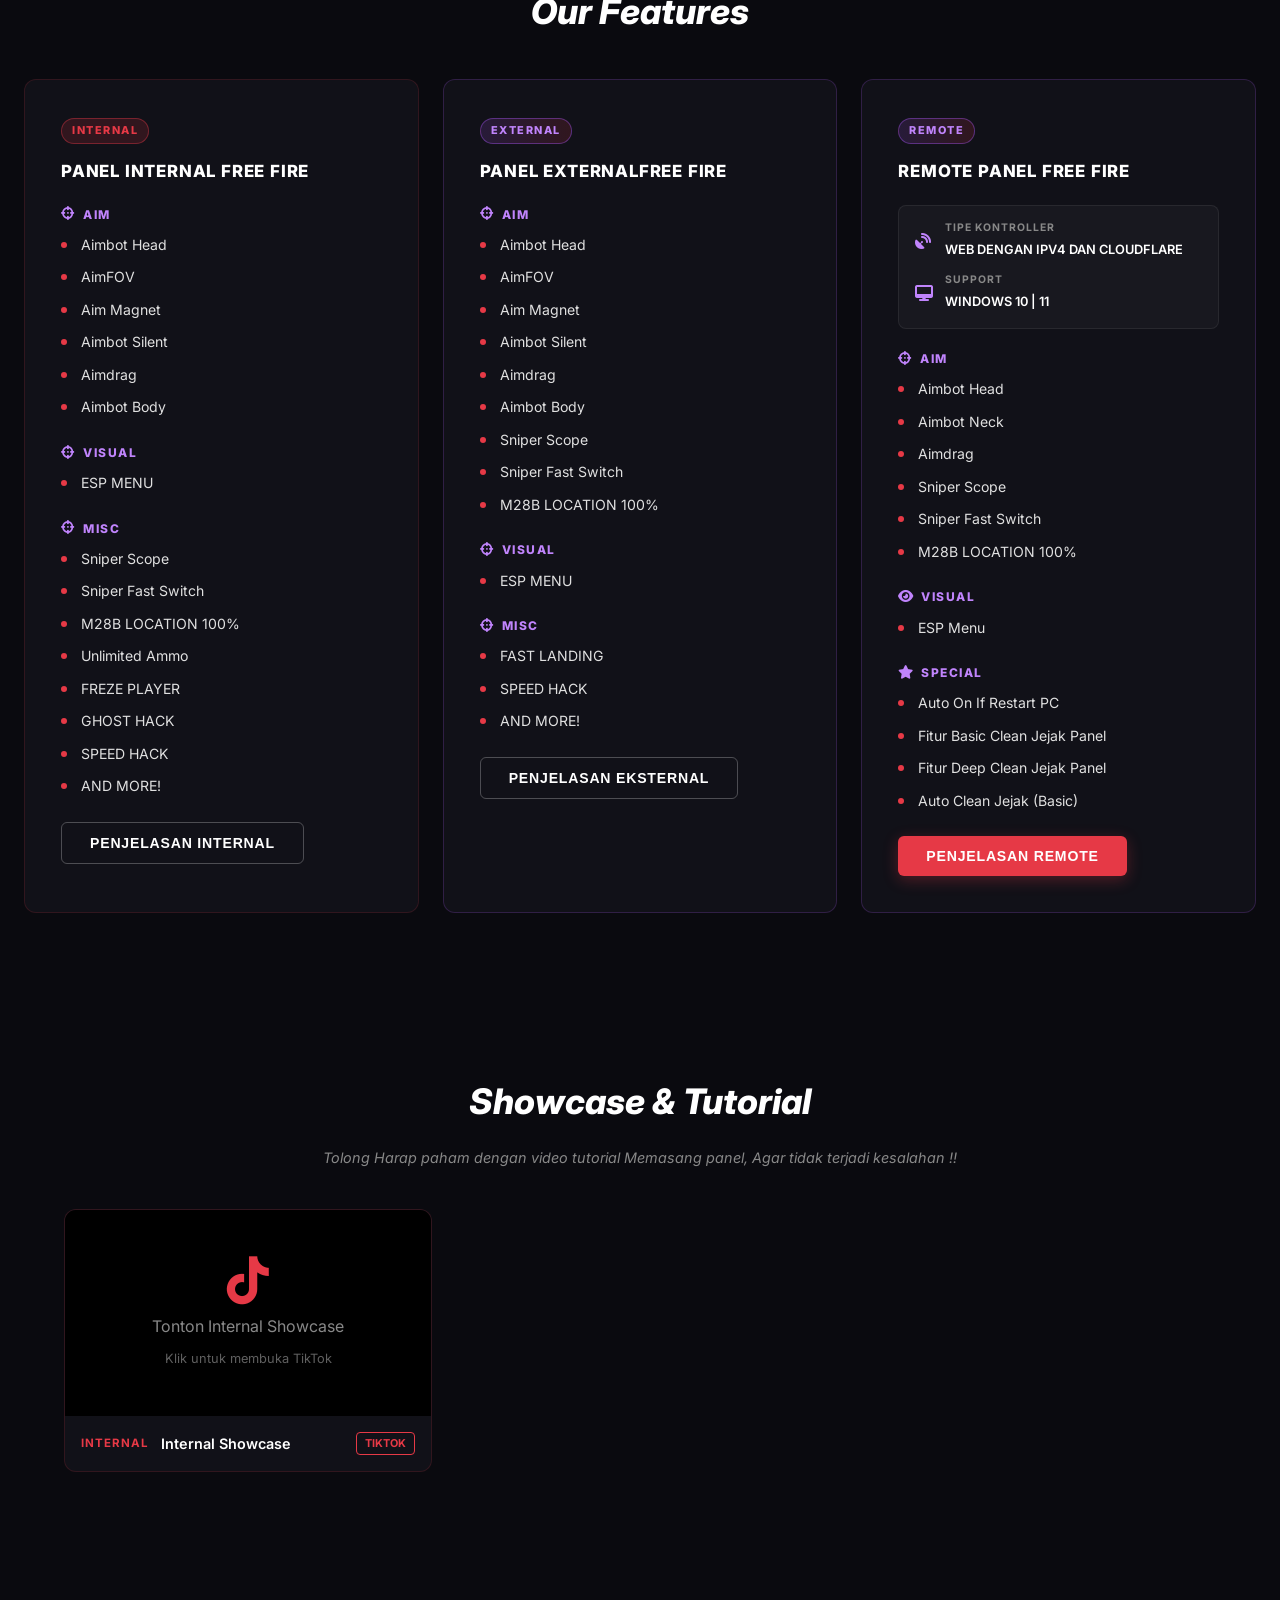
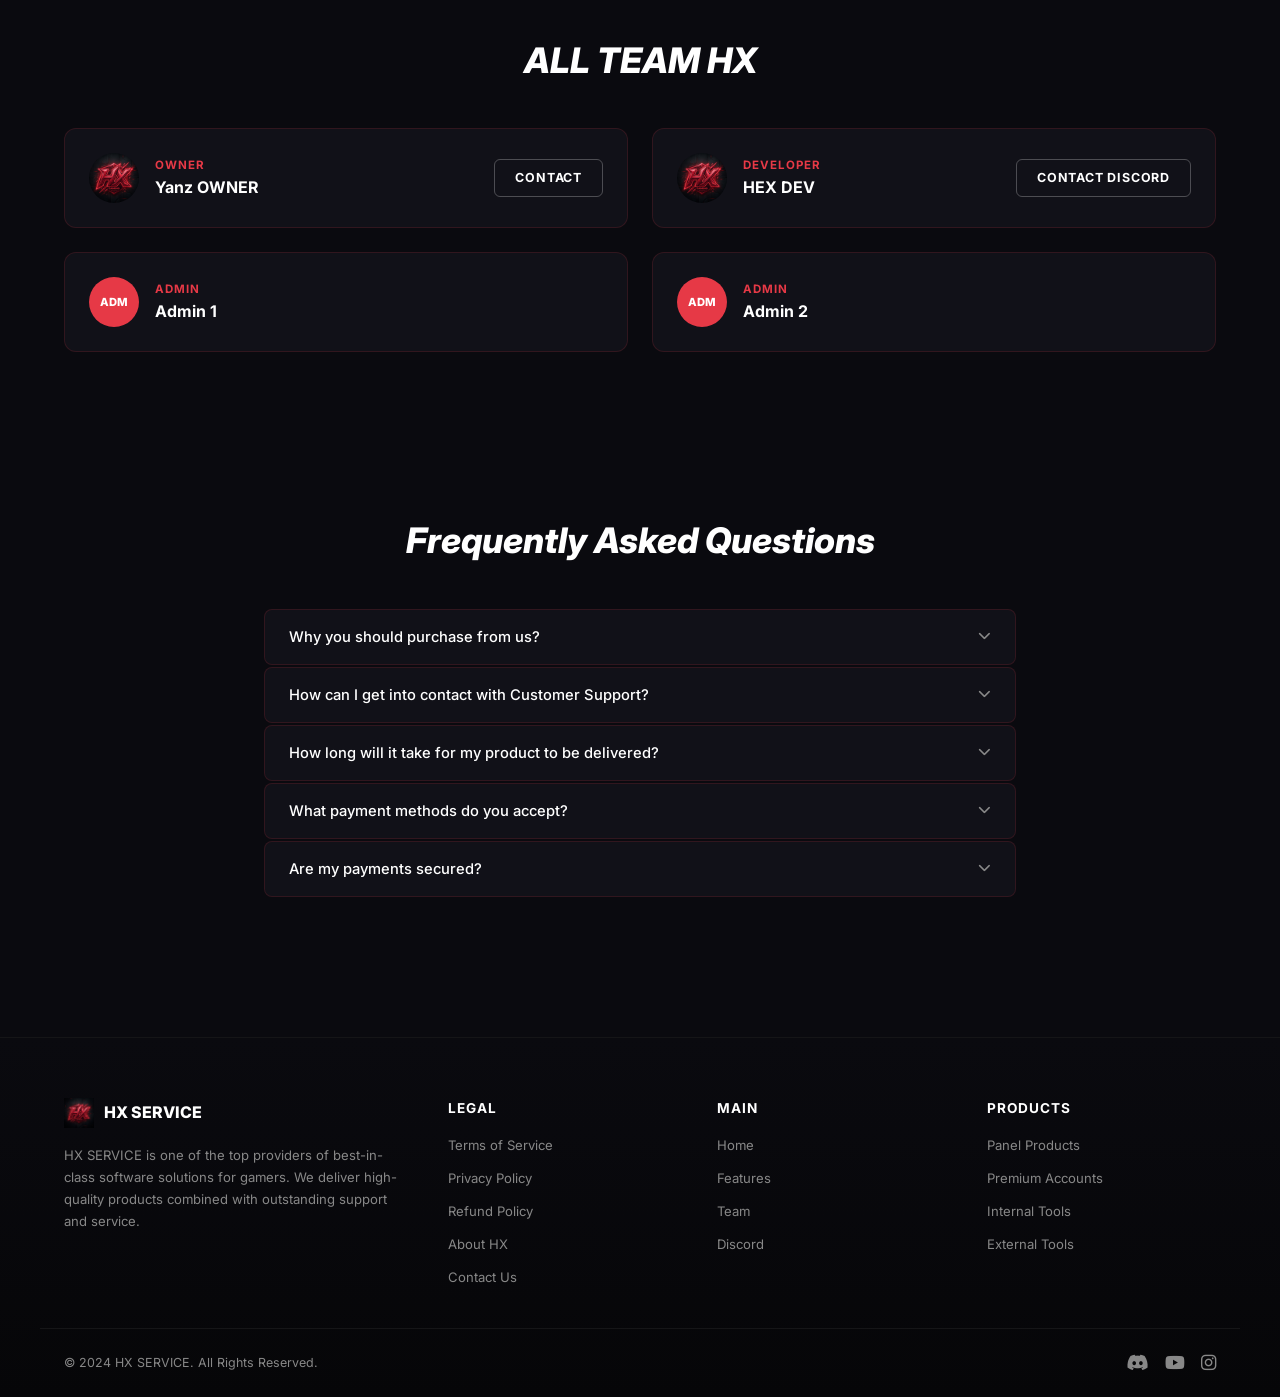
==== commit daf01dd7: "update teks" ====
--- a/index.html
+++ b/index.html
@@ -100,7 +100,7 @@
             <!-- INTERNAL -->
             <div class="feature-card">
                 <div class="feature-badge badge-internal">INTERNAL</div>
-                <h3 class="feature-title">INTERNAL FITUR</h3>
+                <h3 class="feature-title">PANEL INTERNAL FREE FIRE</h3>
                 <div class="remote-section">
                     <div class="remote-section-header">
                         <i class="fas fa-crosshairs"></i>
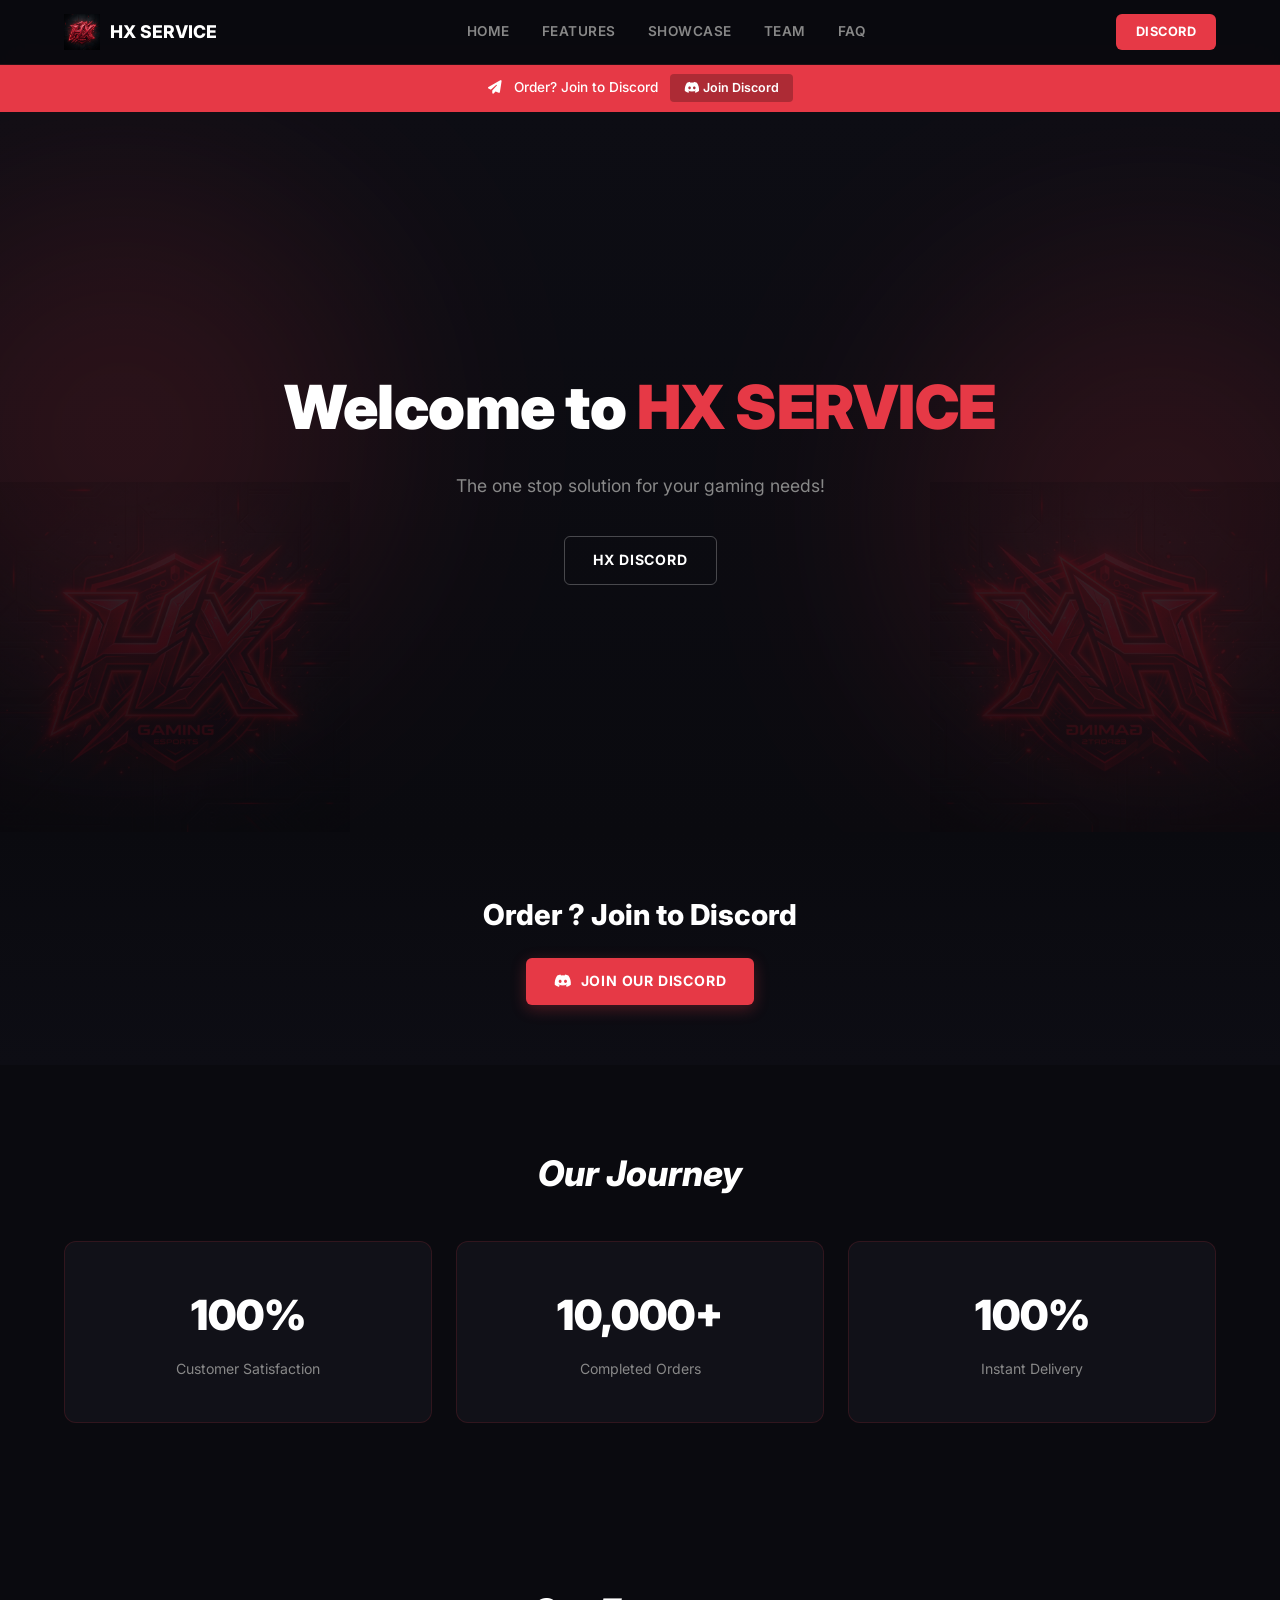
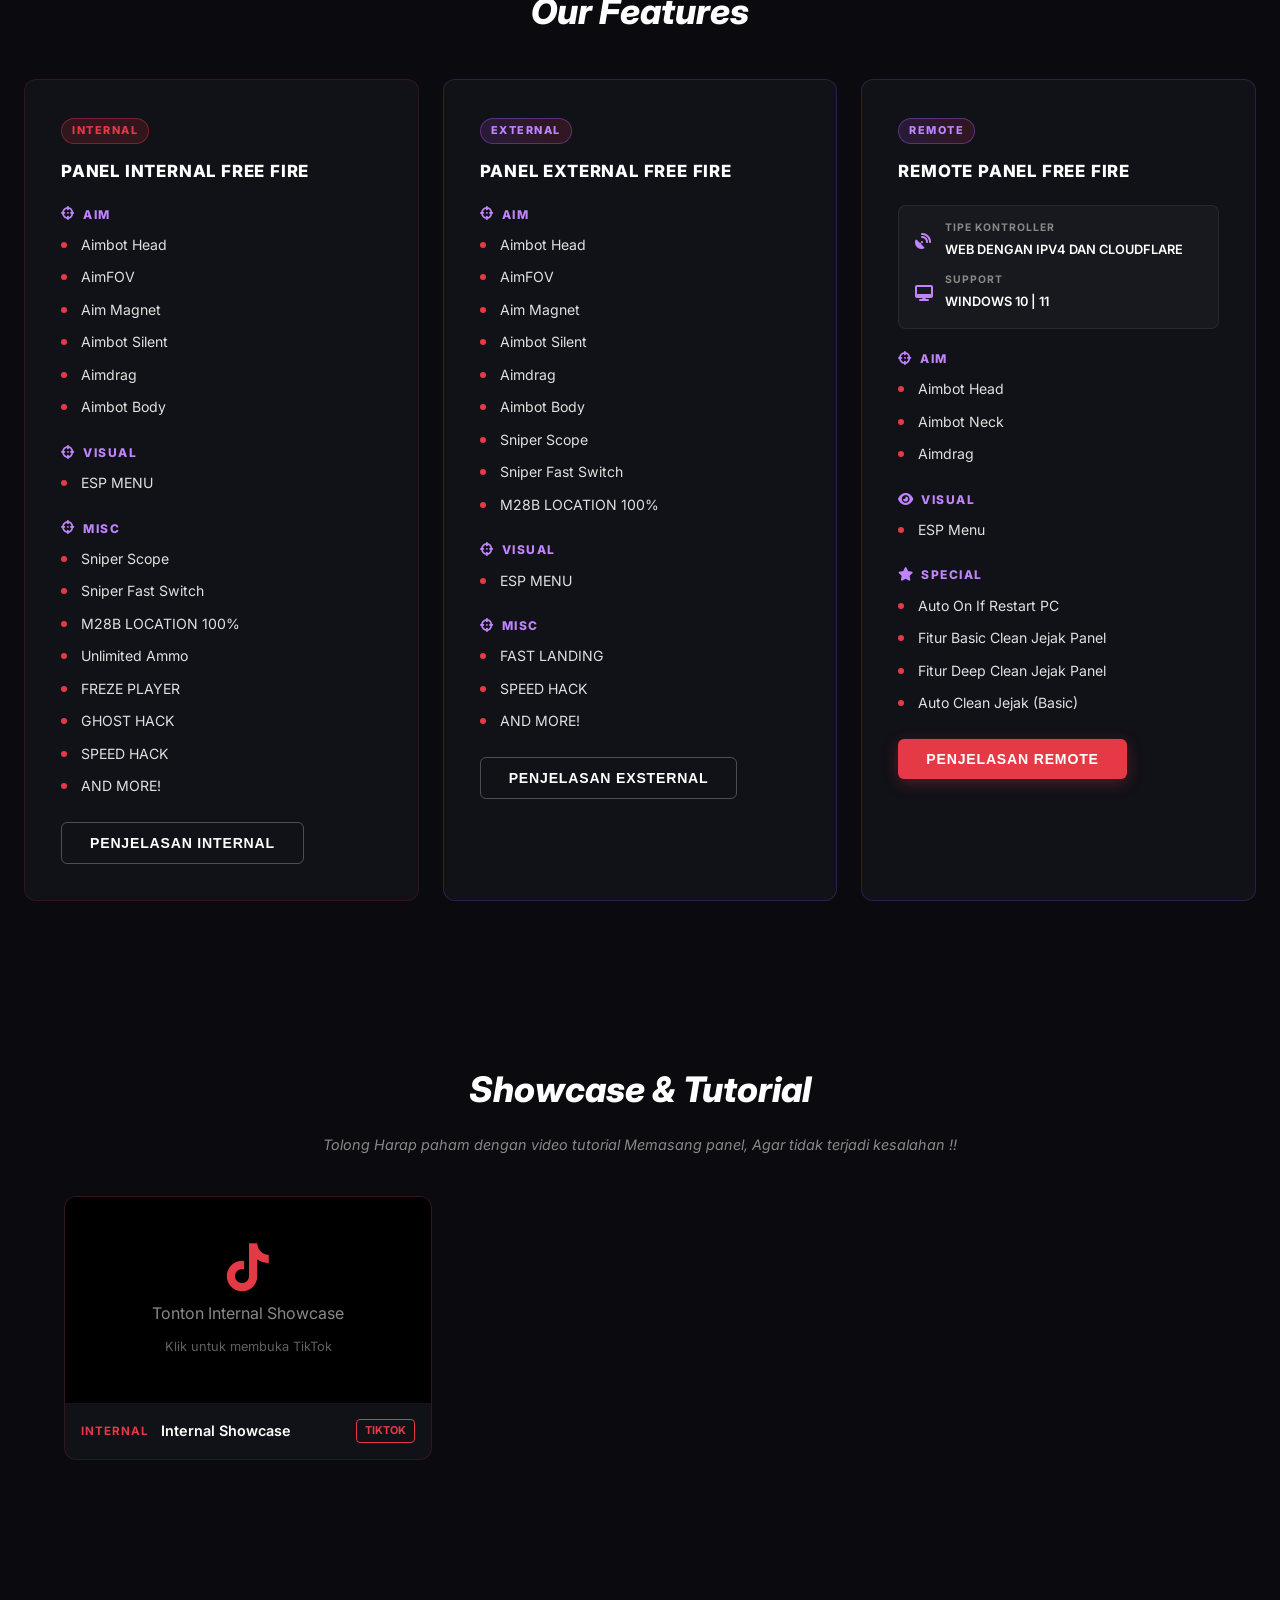
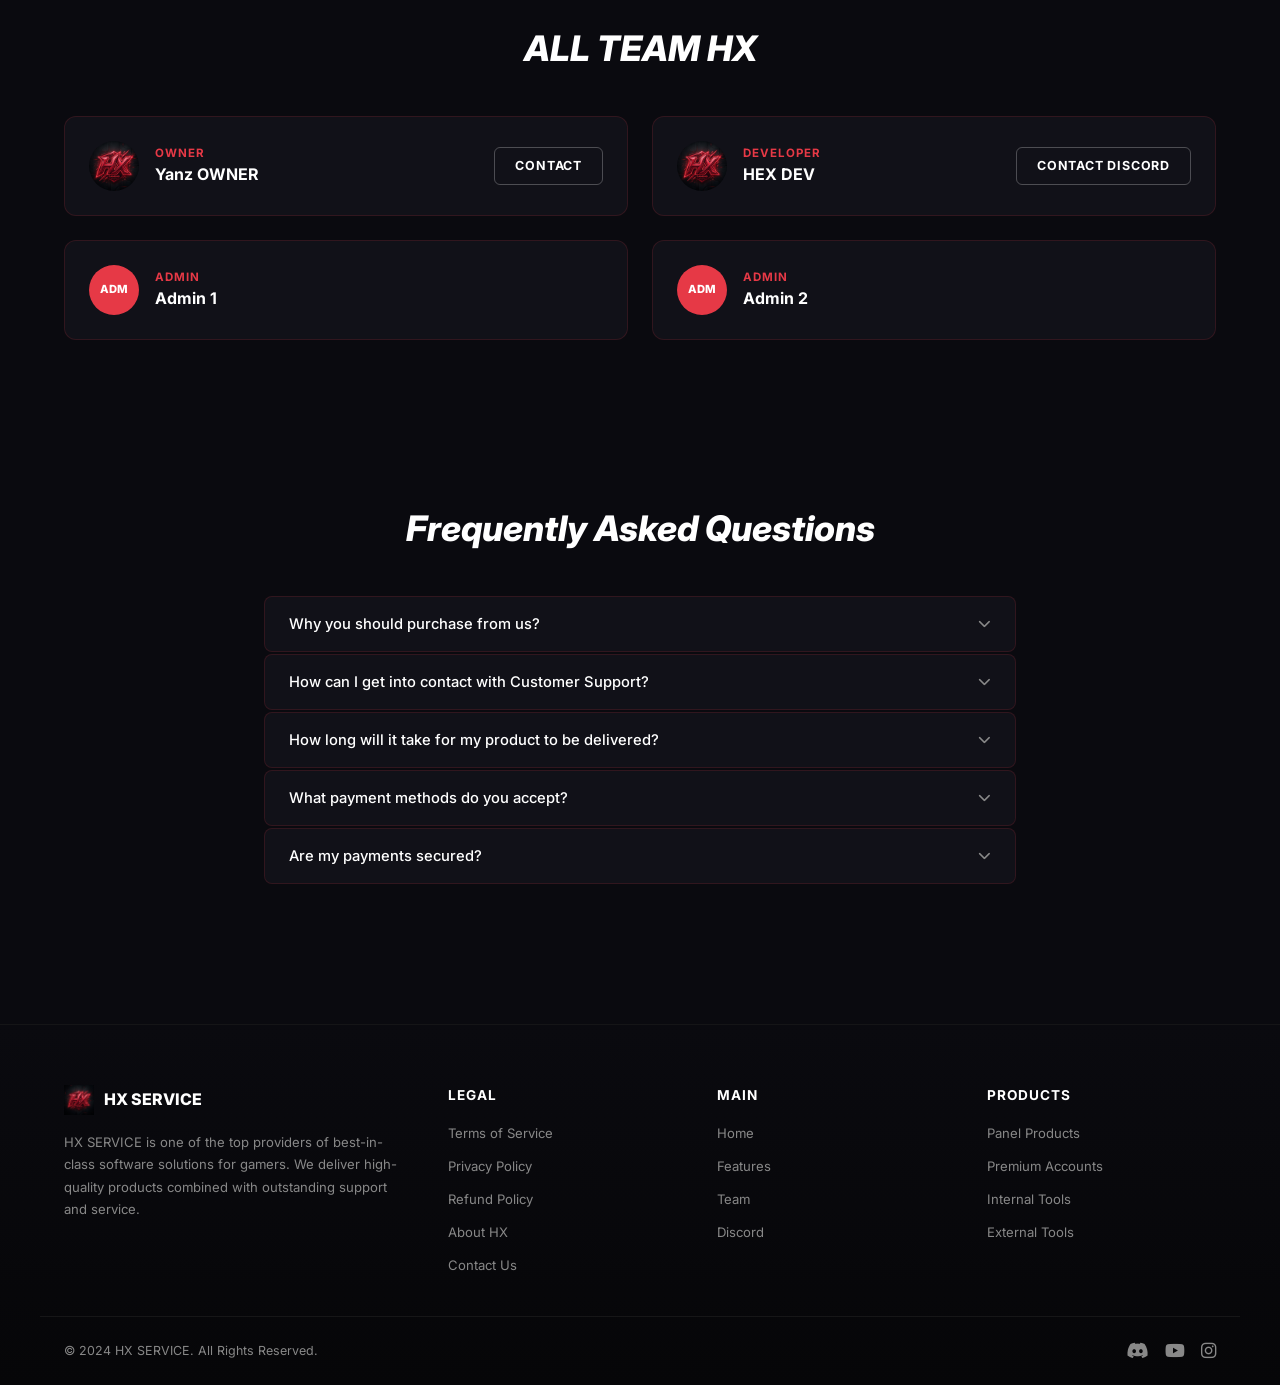
==== commit 34bd5b10: "Update index.html" ====
--- a/index.html
+++ b/index.html
@@ -147,7 +147,7 @@
             <!-- EXTERNAL -->
             <div class="feature-card feature-card-remote">
                 <div class="feature-badge badge-remote">EXTERNAL</div>
-                <h3 class="feature-title">PANEL EXTERNALFREE FIRE</h3>
+                <h3 class="feature-title">PANEL EXTERNAL FREE FIRE</h3>
                 <div class="remote-section">
                     <div class="remote-section-header">
                         <i class="fas fa-crosshairs"></i>
@@ -186,7 +186,7 @@
                     </ul>
                 </div>
                 <button class="btn btn-outline feature-btn" data-modal="modal-external"
-                    id="btnExternalPenjelasan">PENJELASAN EKSTERNAL</button>
+                    id="btnExternalPenjelasan">PENJELASAN EXSTERNAL</button>
             </div>
 
             
@@ -221,9 +221,6 @@
                         <li>Aimbot Head</li>
                         <li>Aimbot Neck</li>
                         <li>Aimdrag</li>
-                        <li>Sniper Scope</li>
-                        <li>Sniper Fast Switch</li>
-                        <li>M28B LOCATION 100%</li>
                     </ul>
                 </div>
 
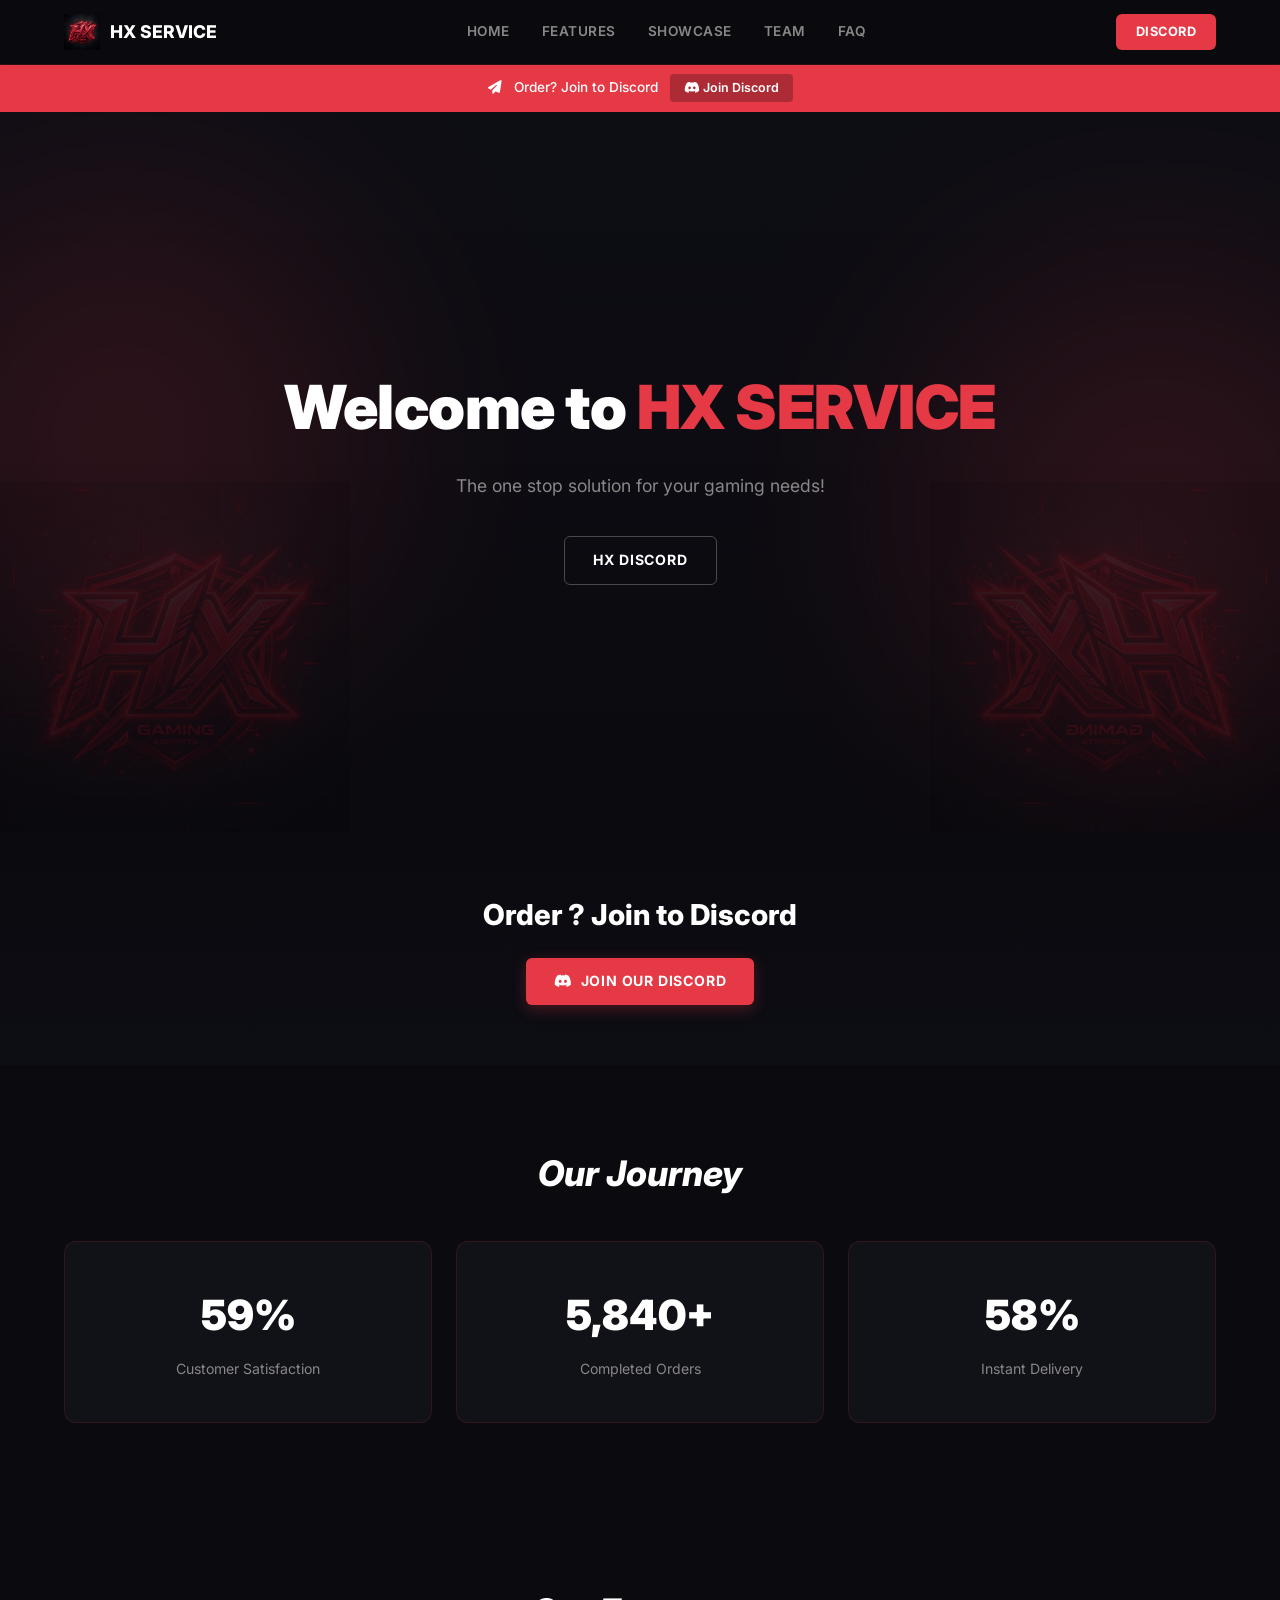
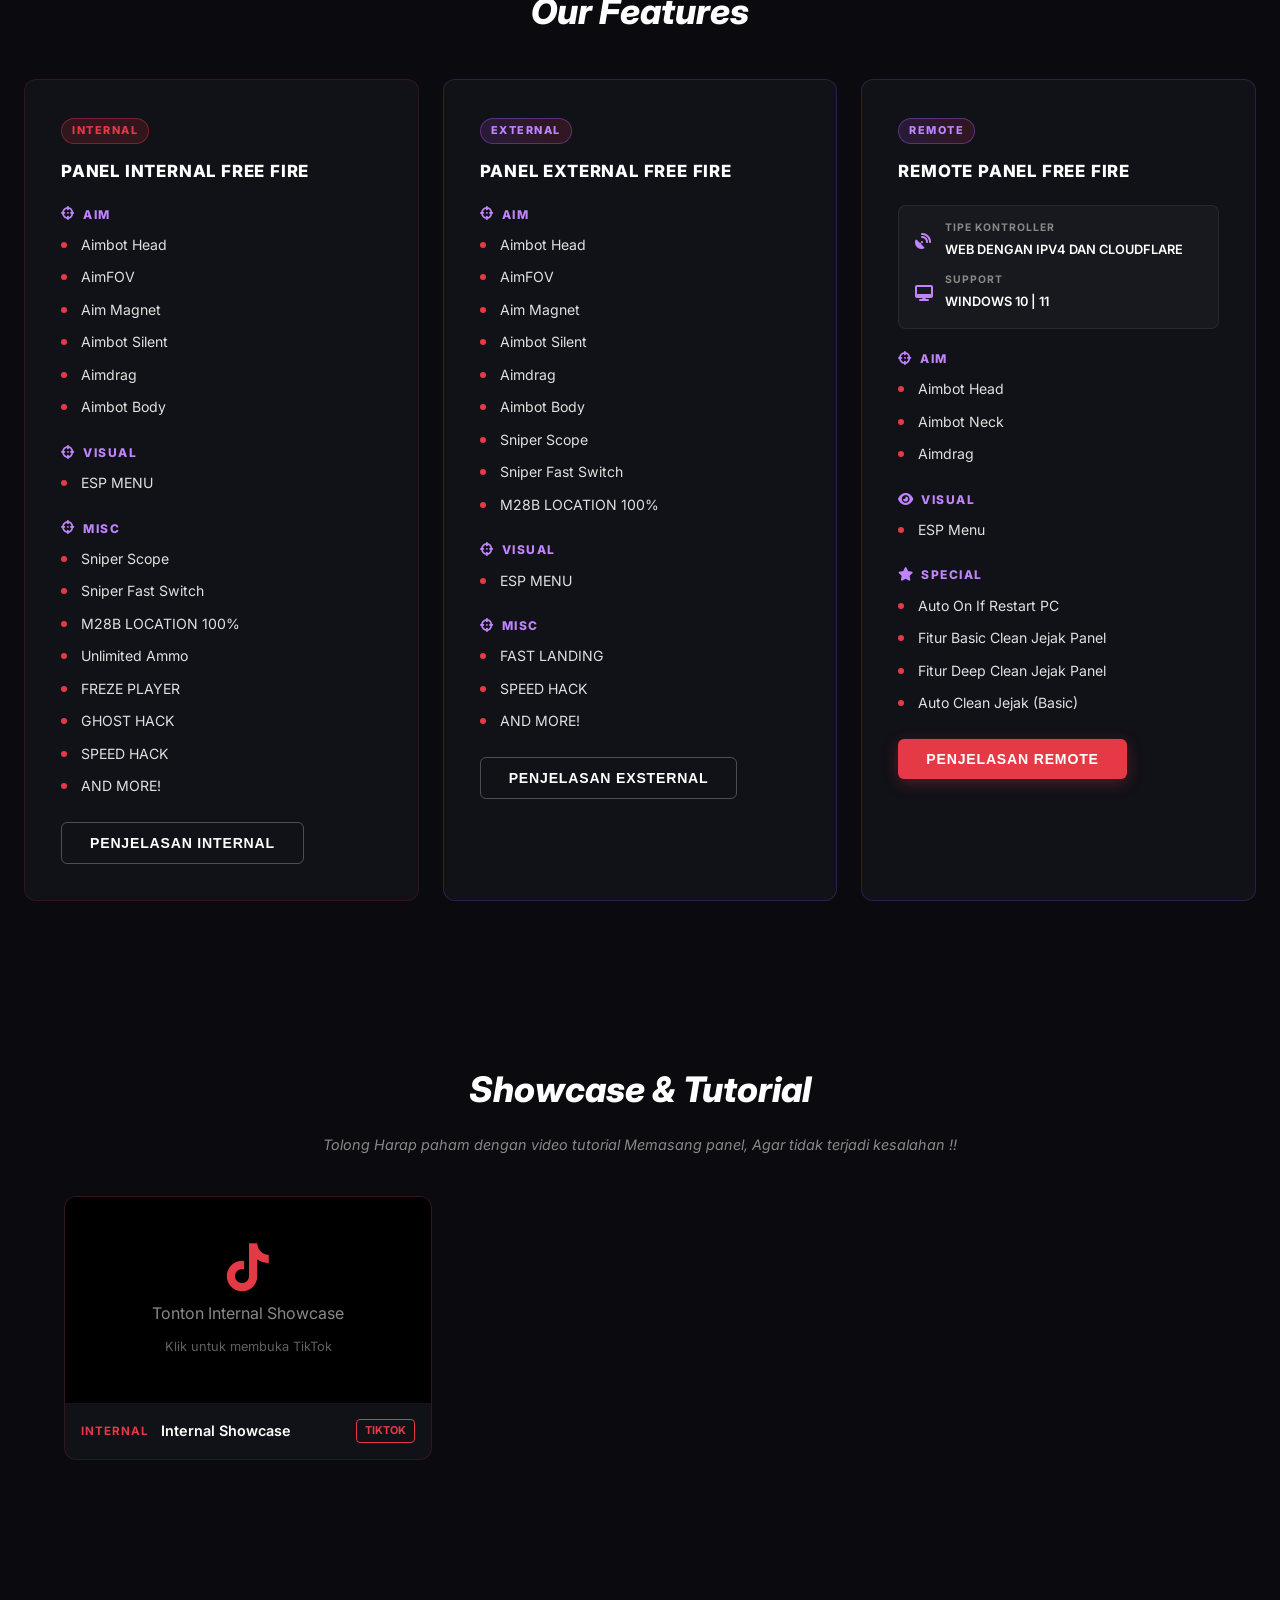
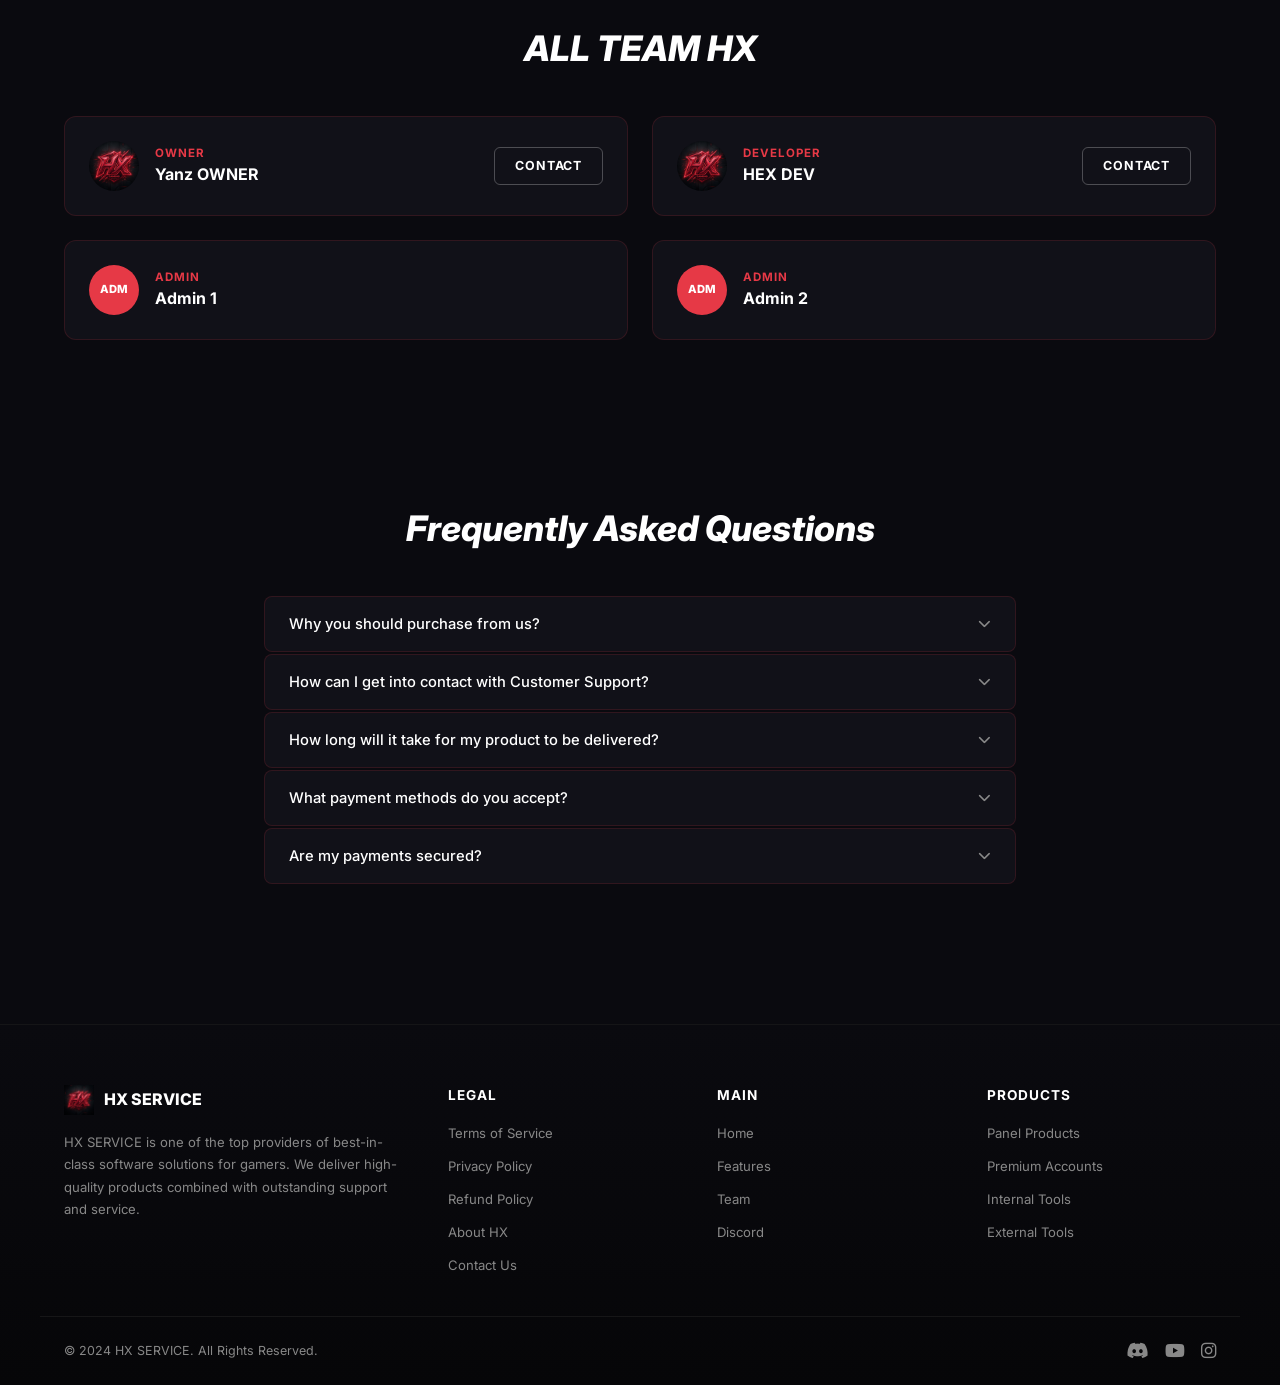
==== commit 2dcab4b1: "remove teks discord" ====
--- a/index.html
+++ b/index.html
@@ -301,7 +301,7 @@
                     <span class="team-role">DEVELOPER</span>
                     <span class="team-name">HEX DEV</span>
                 </div>
-                <a href="#" class="btn btn-outline team-btn">Contact Discord</a>
+                <a href="#" class="btn btn-outline team-btn">Contact</a>
             </div>
             <div class="team-card">
                 <div class="team-avatar avatar-text">
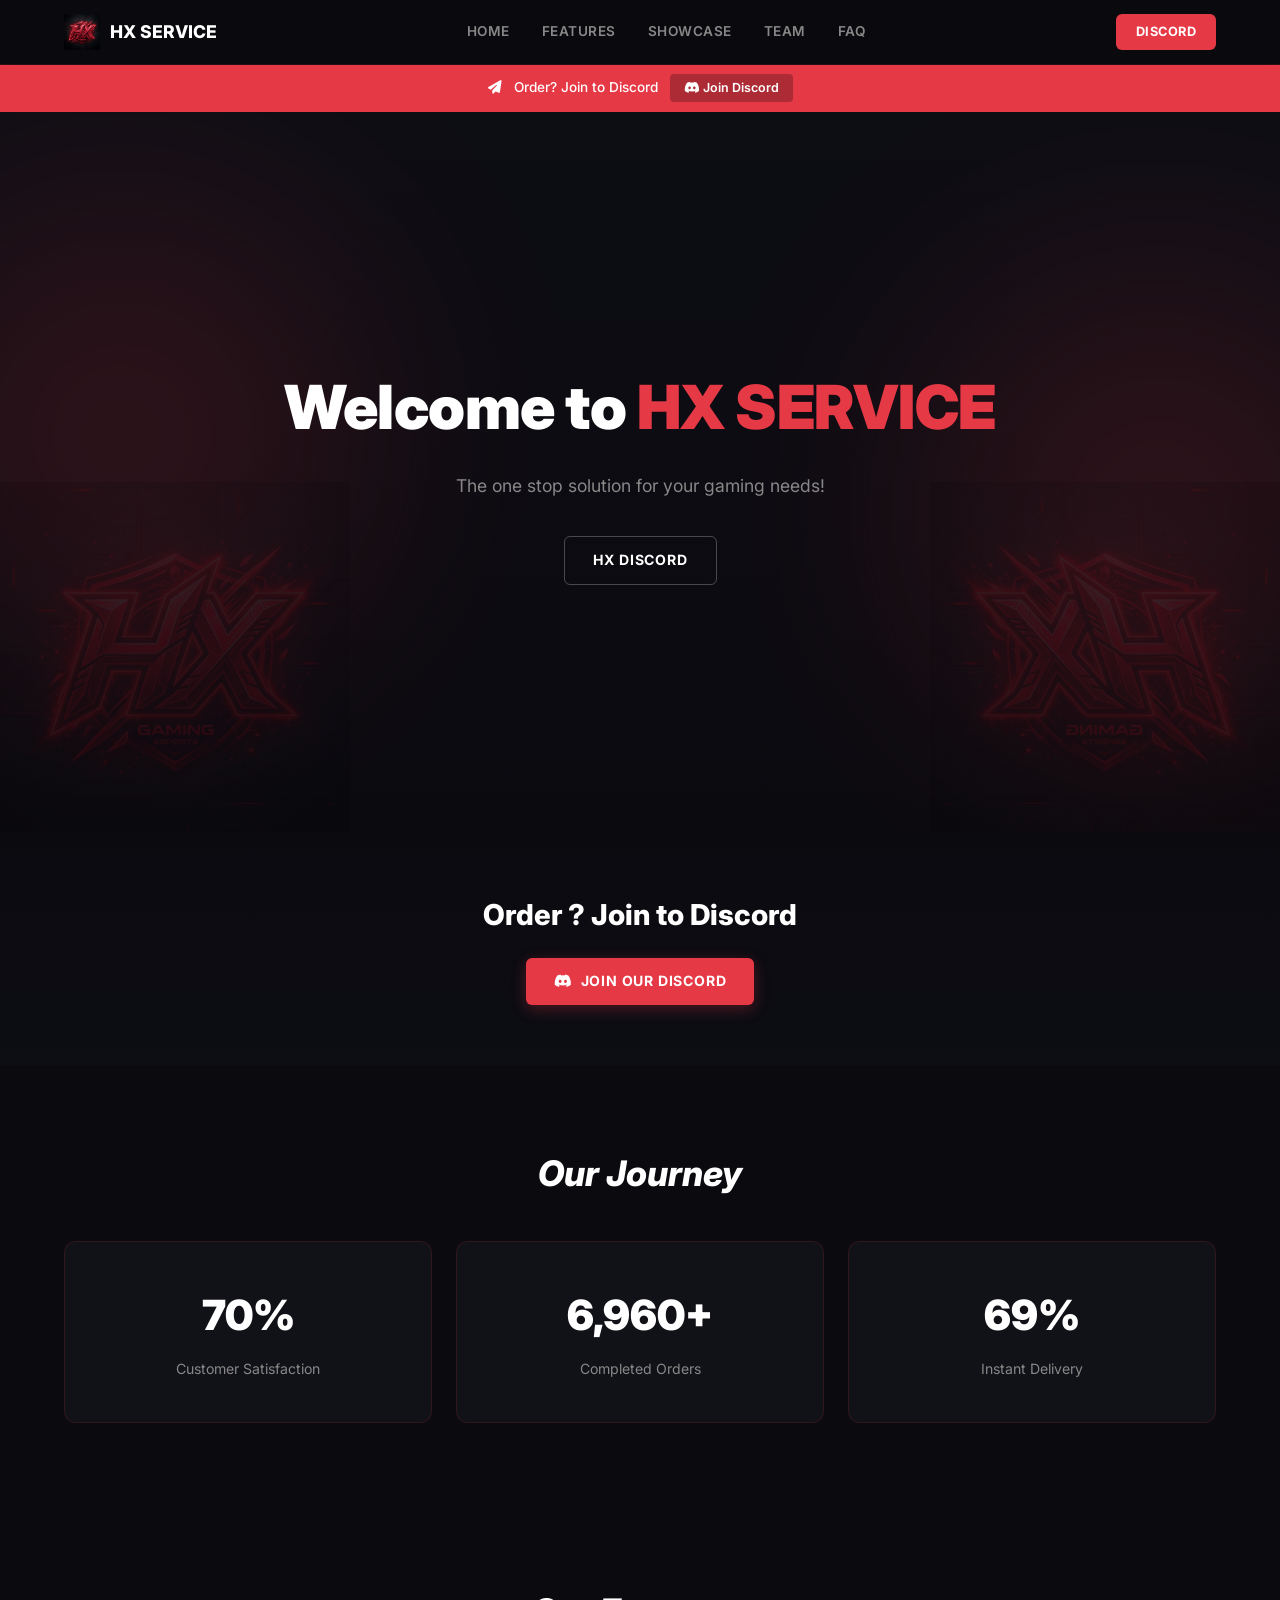
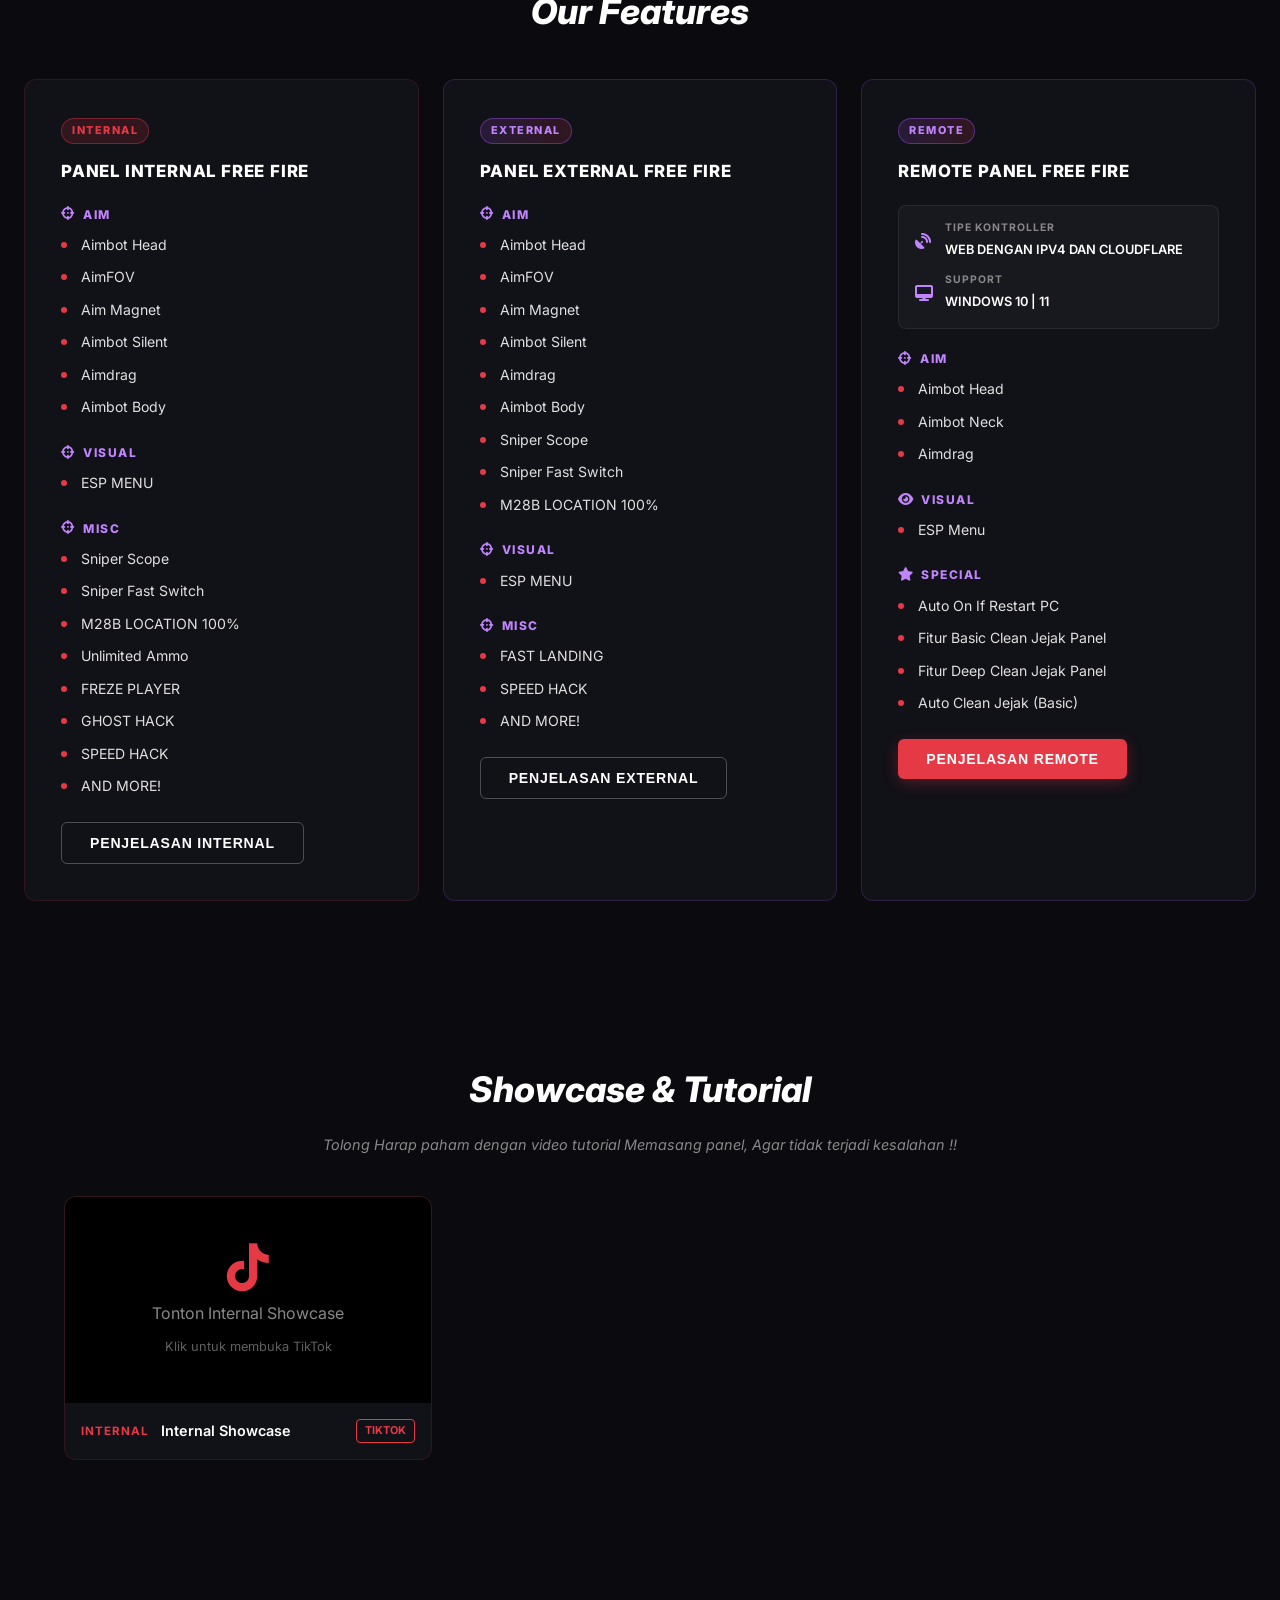
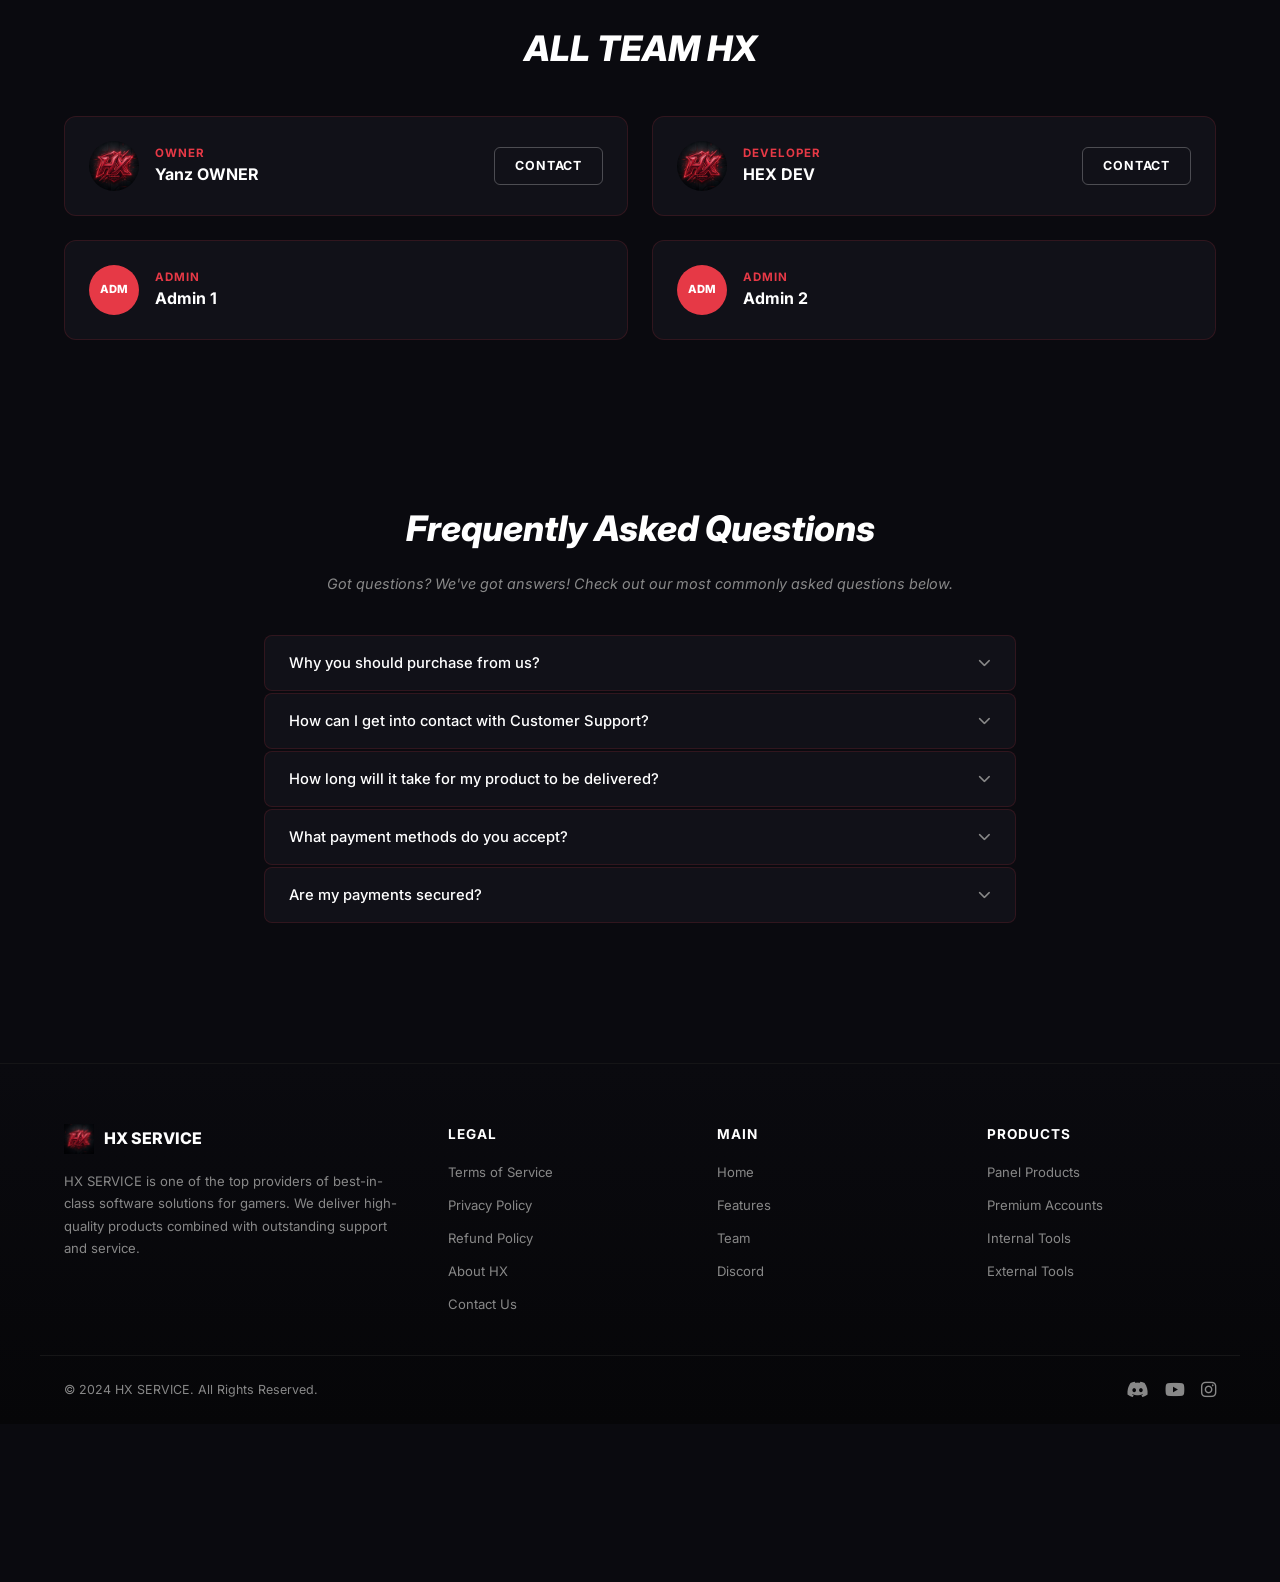
==== commit 5cad9383: "Update index.html" ====
--- a/index.html
+++ b/index.html
@@ -53,6 +53,14 @@
         <div class="hero-bg">
             <div class="hero-glow hero-glow-left"></div>
             <div class="hero-glow hero-glow-right"></div>
+            <!-- Floating particles -->
+            <div class="particles">
+                <div class="particle"></div>
+                <div class="particle"></div>
+                <div class="particle"></div>
+                <div class="particle"></div>
+                <div class="particle"></div>
+            </div>
         </div>
         <div class="hero-content">
             <h1 class="hero-title">Welcome to <span class="text-red">HX SERVICE</span></h1>
@@ -78,15 +86,15 @@
         <h2 class="section-title">Our Journey</h2>
         <div class="stats-grid">
             <div class="stat-card" data-count="100" data-suffix="%">
-                <span class="stat-number">0%</span>
+                <span class="stat-number">100%</span>
                 <span class="stat-label">Customer Satisfaction</span>
             </div>
             <div class="stat-card" data-count="10000" data-suffix="+">
-                <span class="stat-number">0+</span>
+                <span class="stat-number">1000+</span>
                 <span class="stat-label">Completed Orders</span>
             </div>
             <div class="stat-card" data-count="100" data-suffix="%">
-                <span class="stat-number">0%</span>
+                <span class="stat-number">100%</span>
                 <span class="stat-label">Instant Delivery</span>
             </div>
         </div>
@@ -186,7 +194,7 @@
                     </ul>
                 </div>
                 <button class="btn btn-outline feature-btn" data-modal="modal-external"
-                    id="btnExternalPenjelasan">PENJELASAN EXSTERNAL</button>
+                    id="btnExternalPenjelasan">PENJELASAN EXTERNAL</button>
             </div>
 
             
@@ -327,6 +335,7 @@
     <!-- FAQ -->
     <section class="faq" id="faq">
         <h2 class="section-title">Frequently Asked Questions</h2>
+        <p class="section-subtitle">Got questions? We've got answers! Check out our most commonly asked questions below.</p>
         <div class="faq-container">
             <div class="faq-item">
                 <button class="faq-question" id="faq1">
@@ -575,6 +584,12 @@
     </div>
 
     <script src="script.js"></script>
+    
+    <!-- PARTICLE EFFECT -->
+    <canvas id="particleCanvas"></canvas>
+    
+    <!-- CURSOR FOLLOWER -->
+    <div class="cursor-follower" id="cursorFollower"></div>
 </body>
 
 </html>
